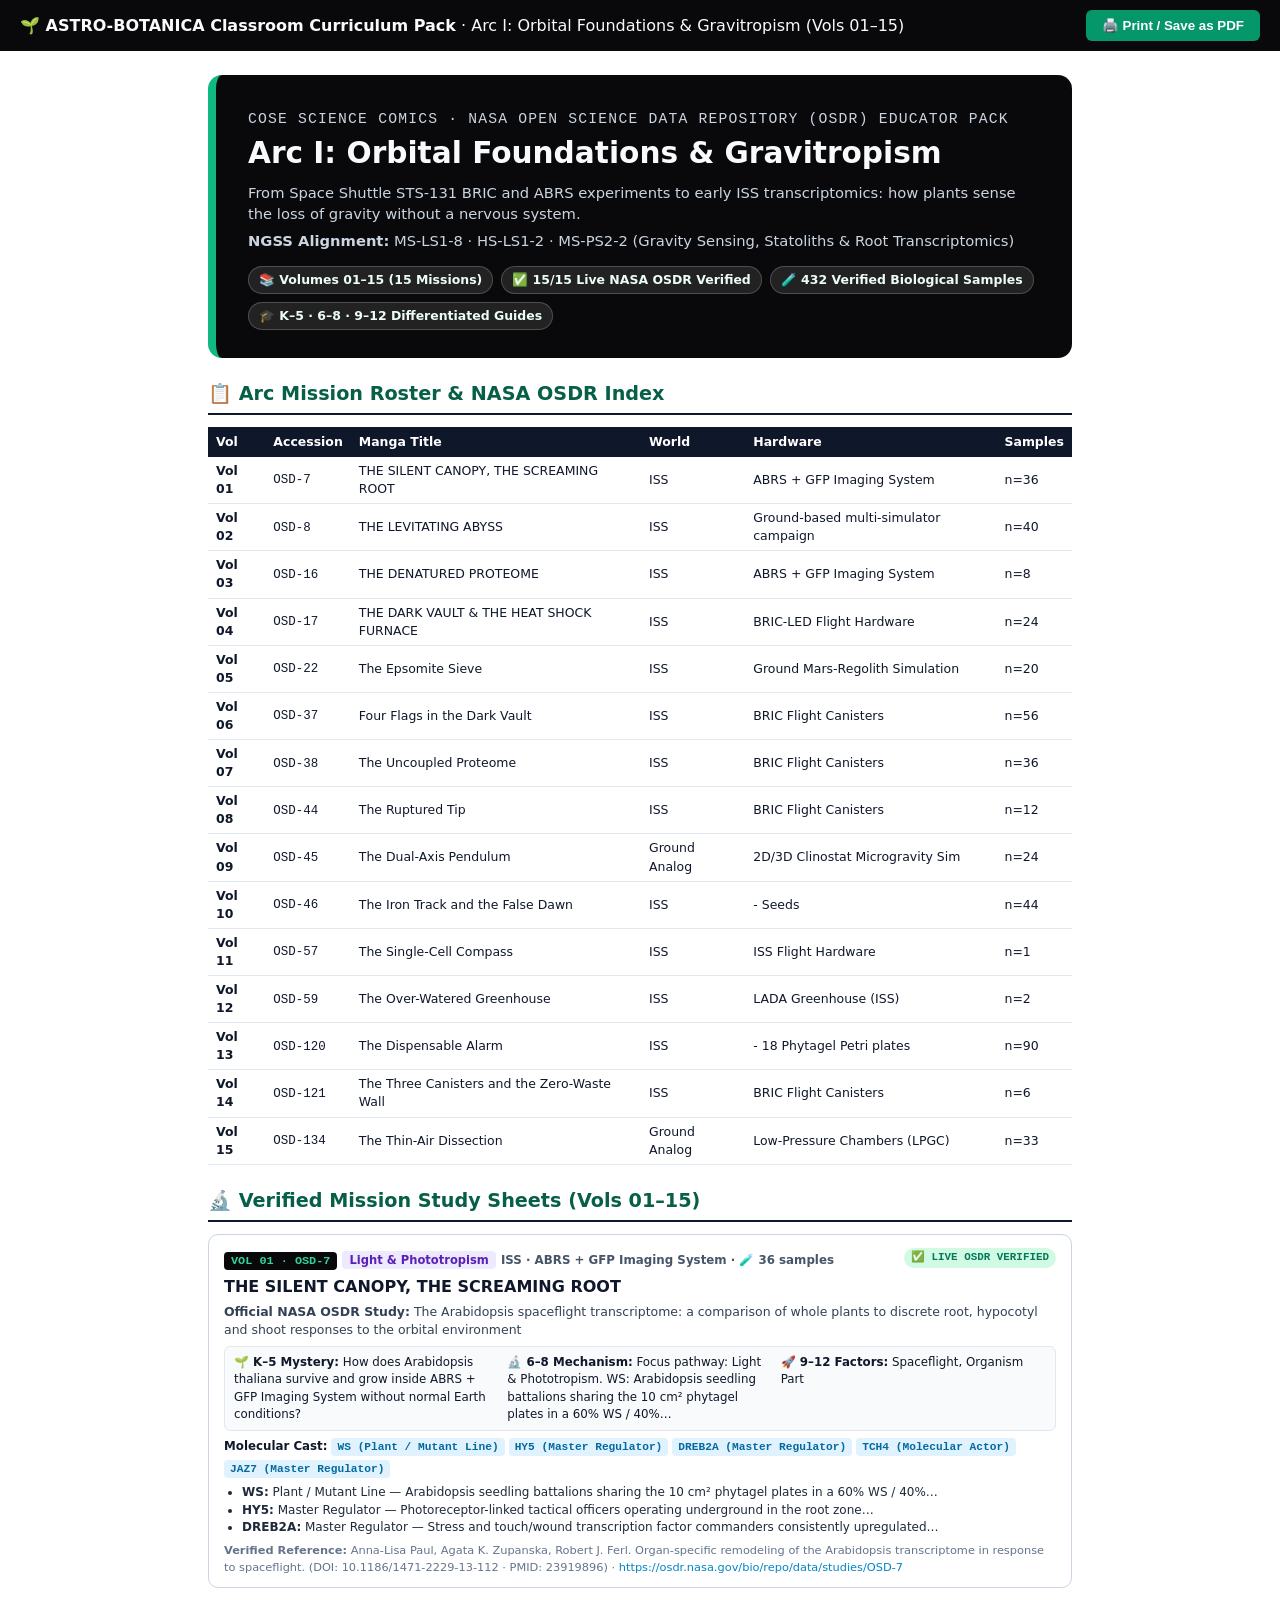
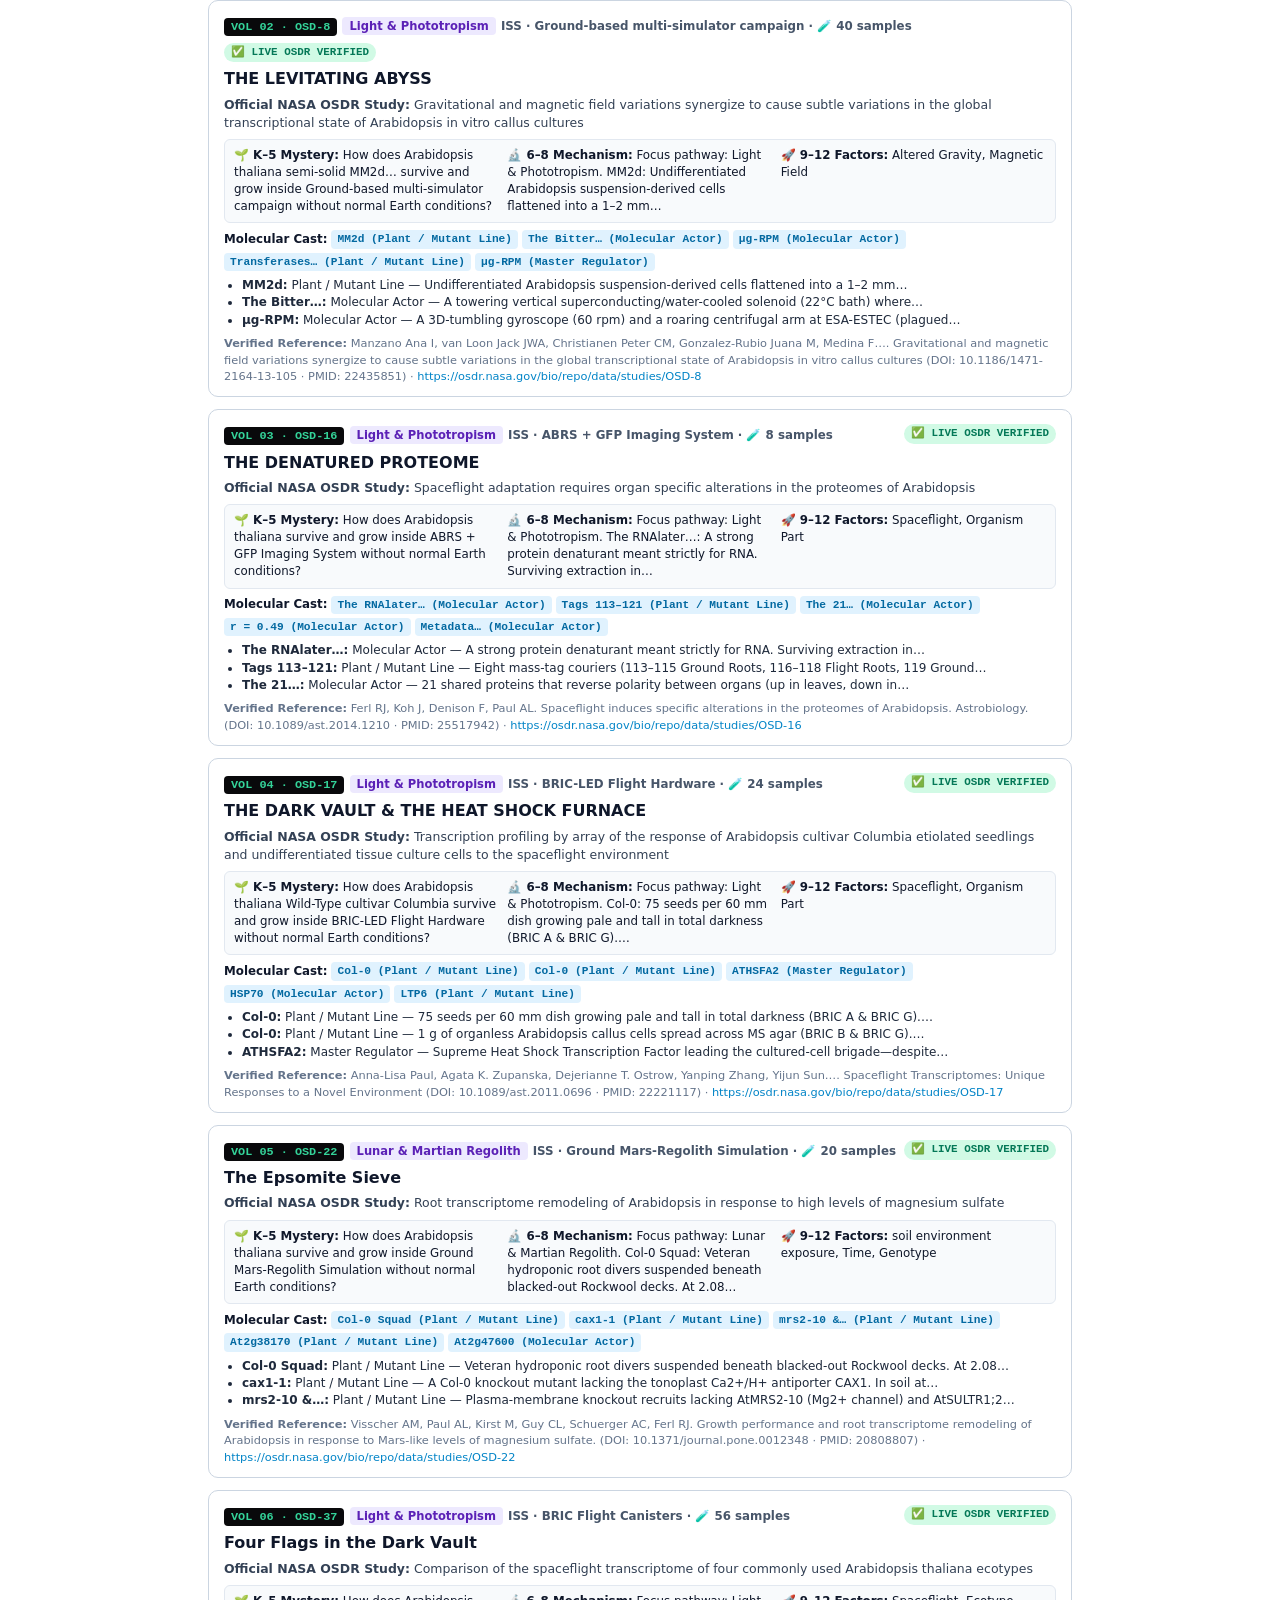
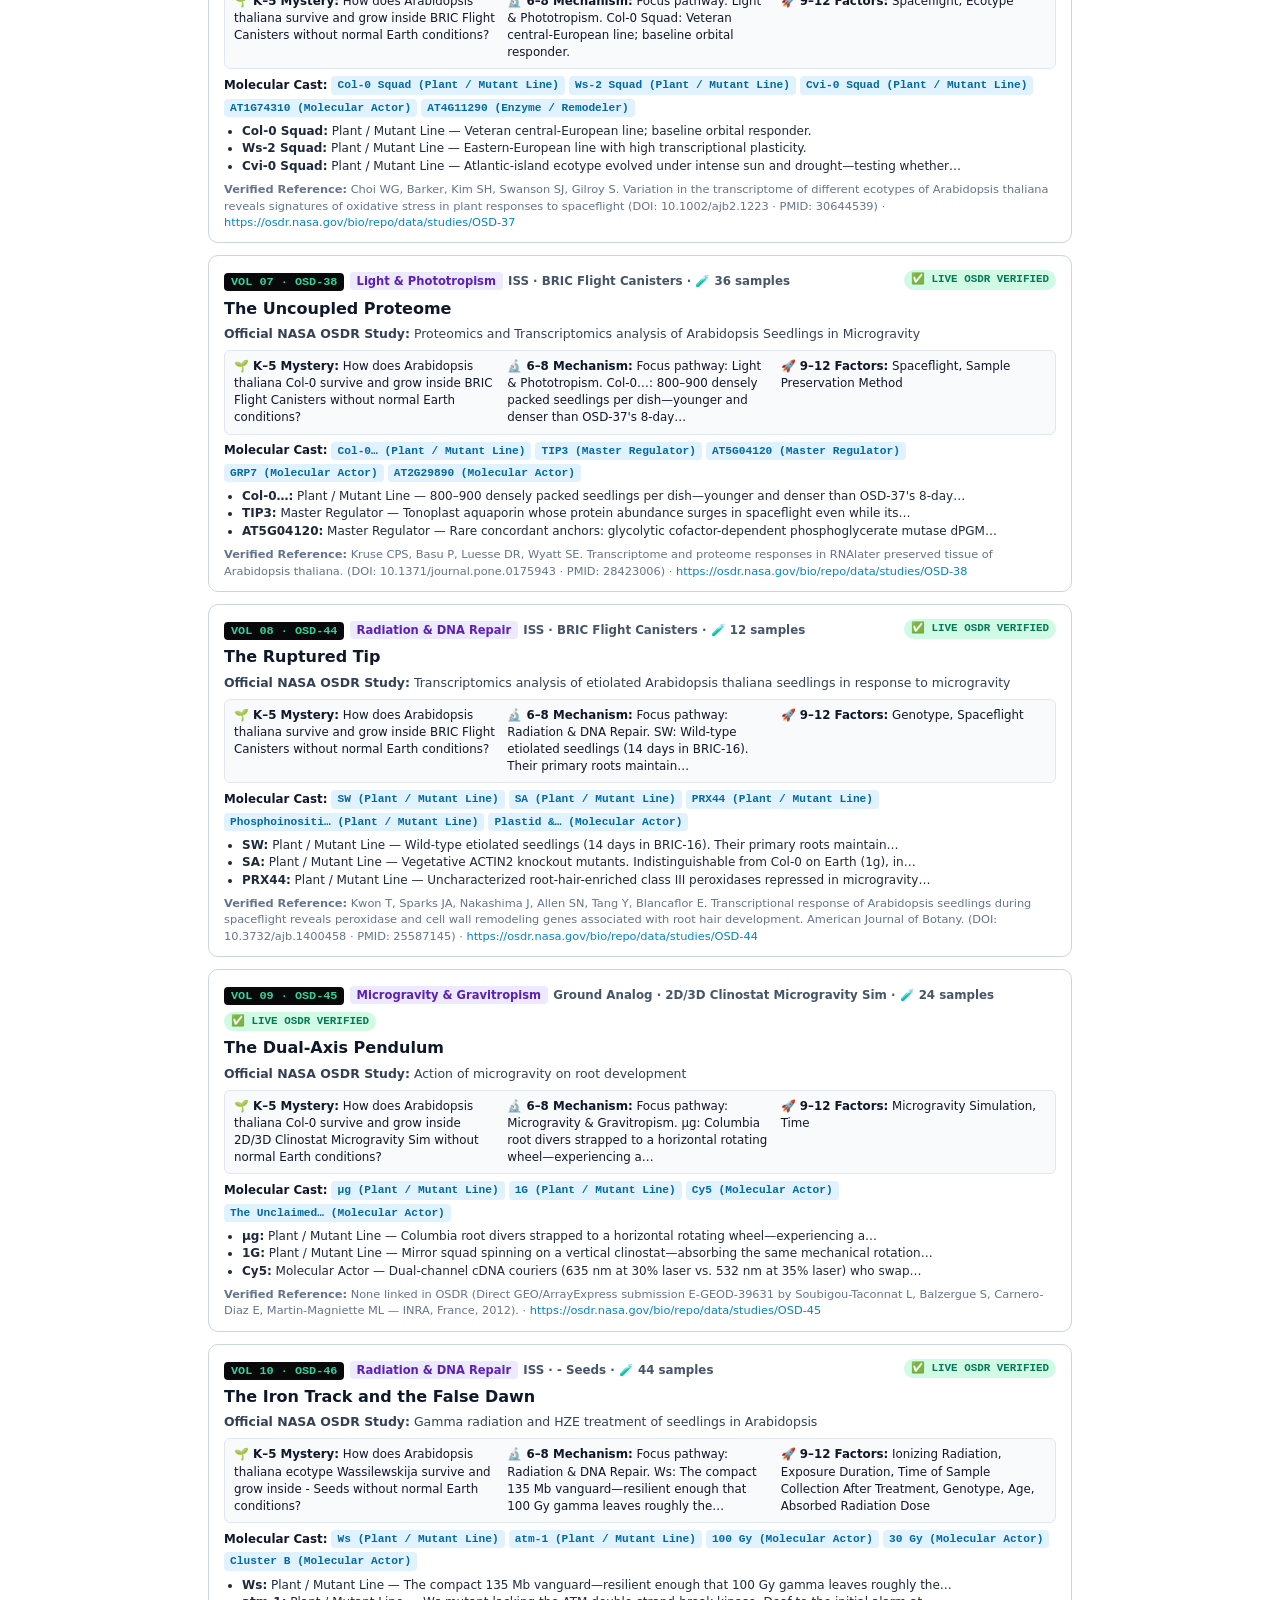
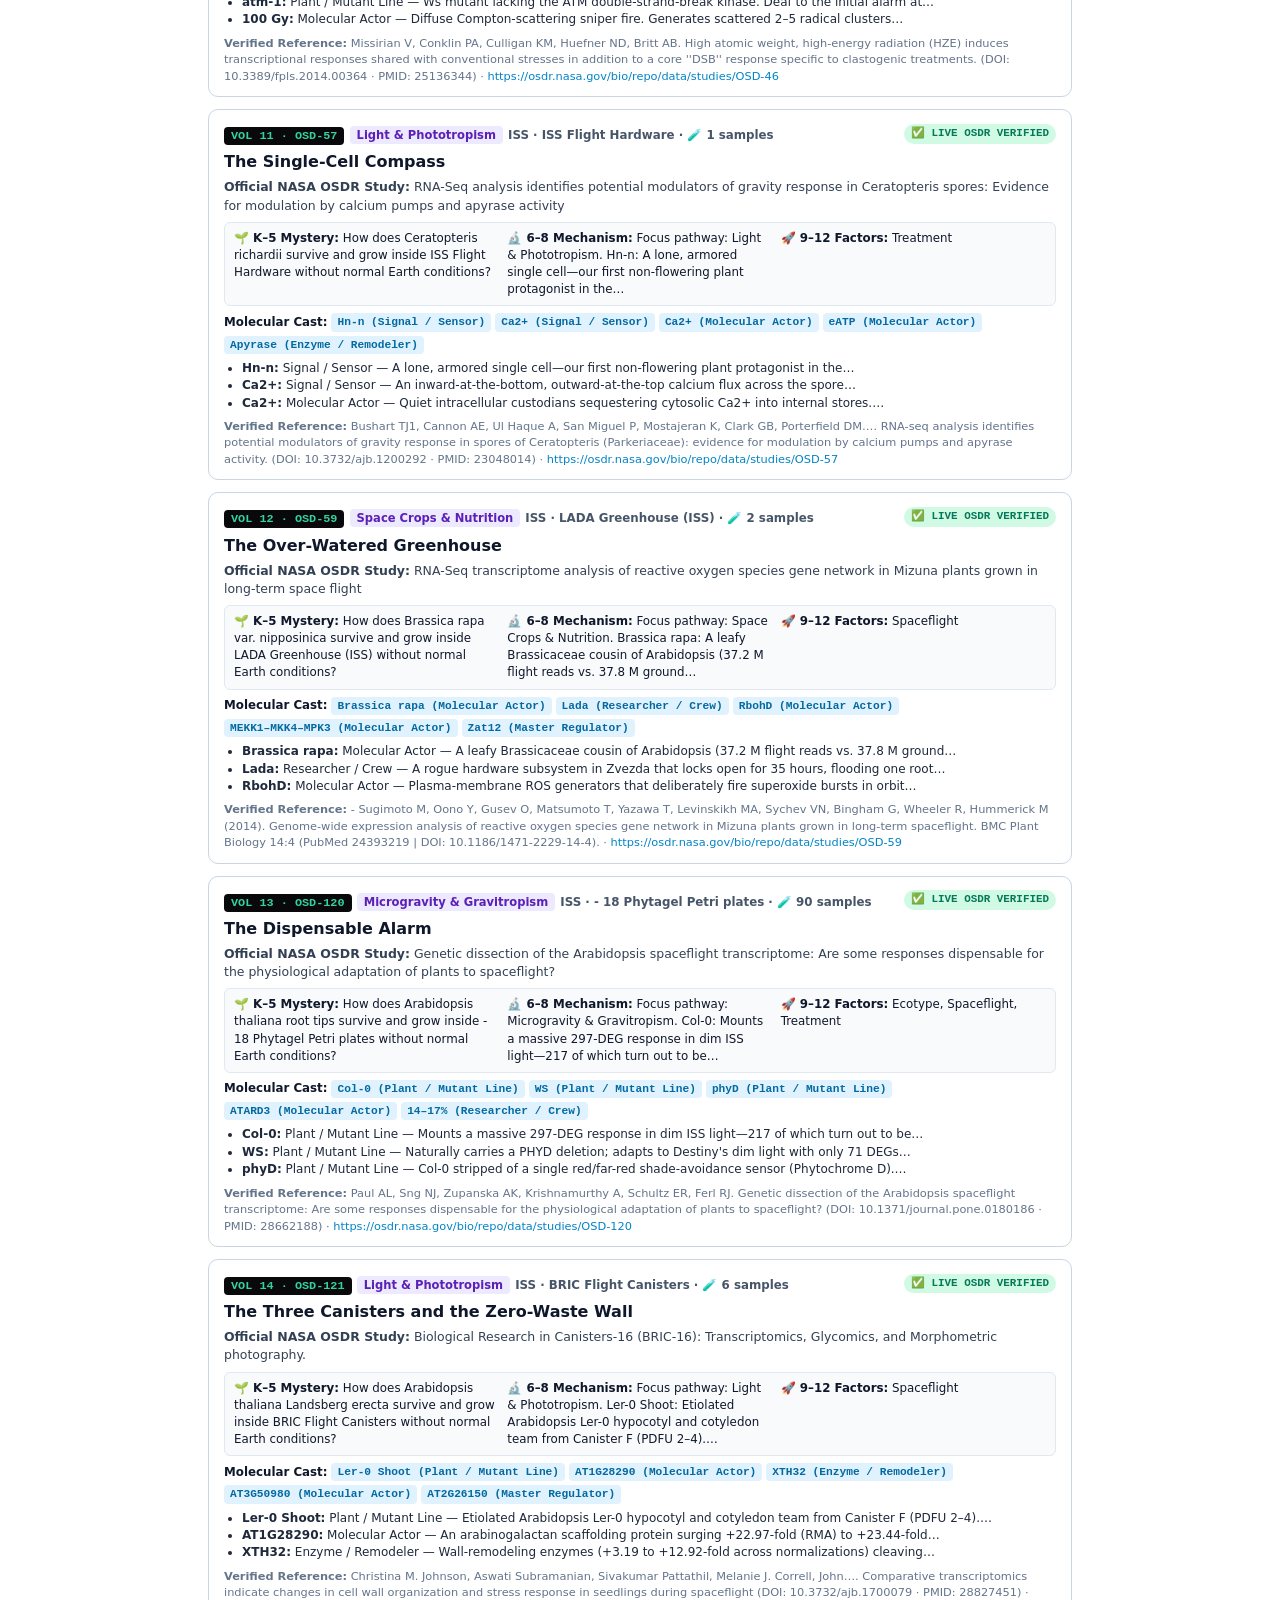
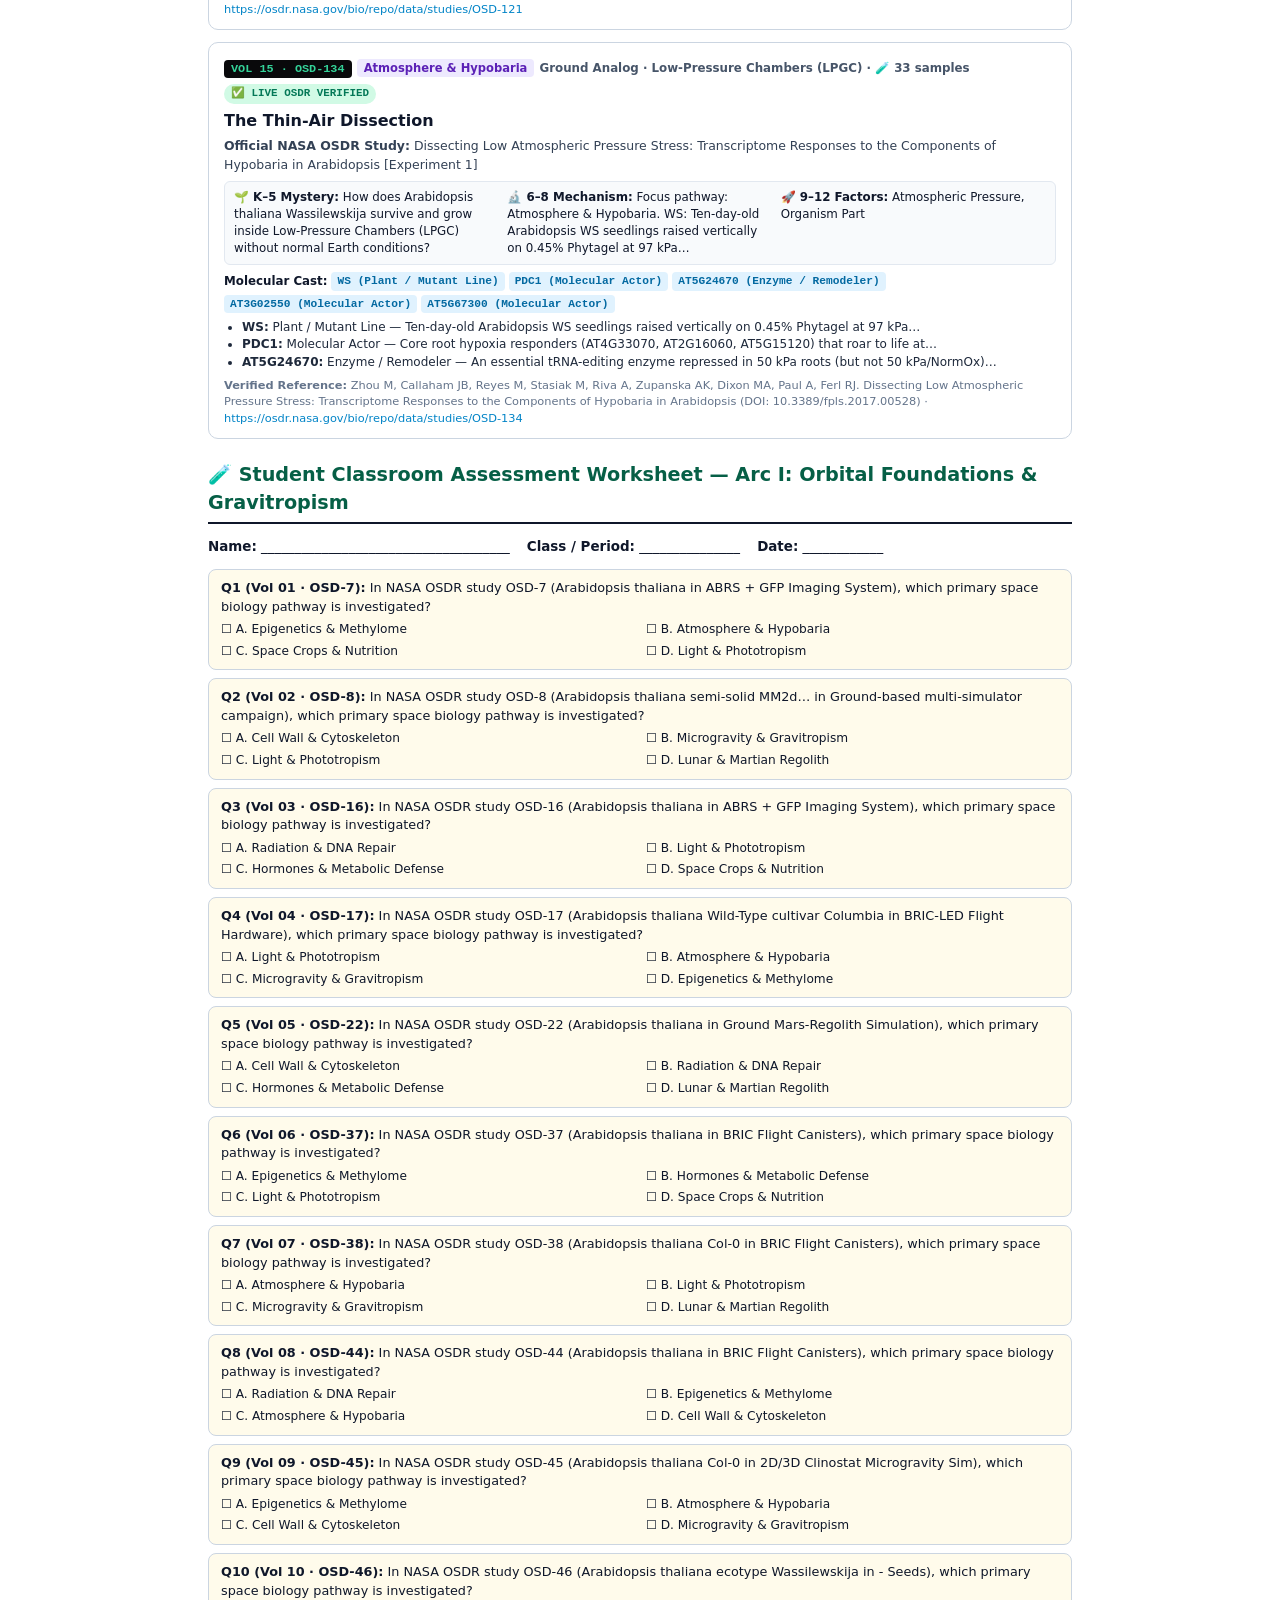
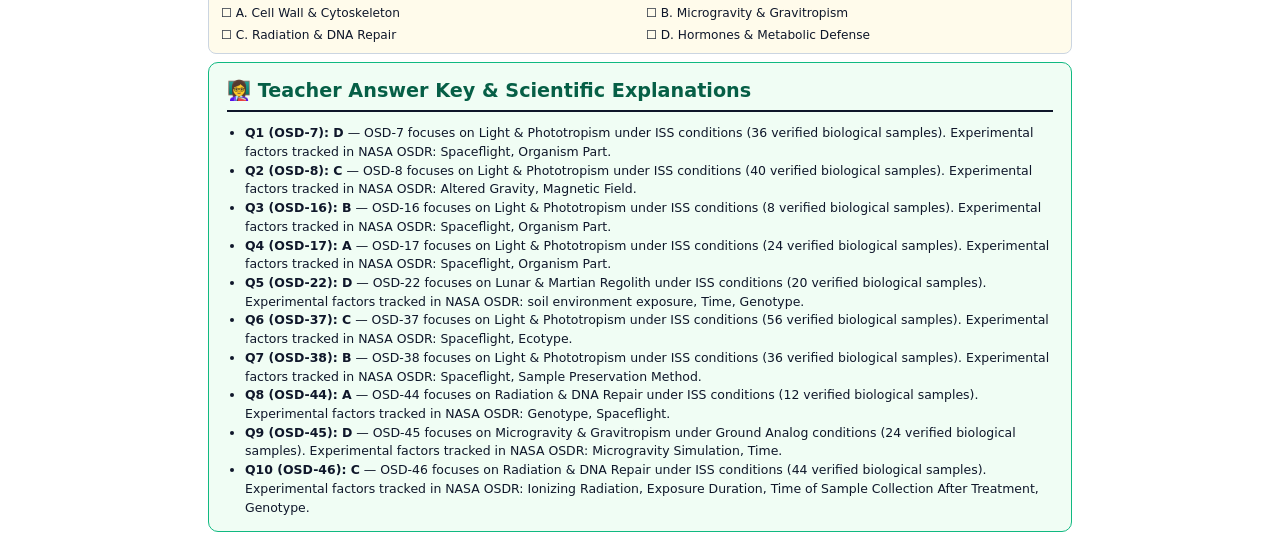
==== docs/astro-botanica/classroom_packs/AstroBotanica_Arc1_Foundations_Vols01-15.html @ 96923ea1 "feat(astro-botanica): v4 complete 32-page scripts for Vols 68/74/90, 5 Classroom Arc Packs, NGSS PDF" ====
<!DOCTYPE html>
<html lang="en">
<head>
  <meta charset="utf-8">
  <title>ASTRO-BOTANICA Classroom Pack — Arc I: Orbital Foundations &amp; Gravitropism</title>
  <style>
    @page { size: letter portrait; margin: 0.5in; }
    * { box-sizing: border-box; }
    body { margin: 0; font-family: system-ui, -apple-system, 'Segoe UI', sans-serif; color: #0f172a; background: #ffffff; line-height: 1.45; }
    .toolbar { position: sticky; top: 0; z-index: 20; display: flex; justify-content: space-between; align-items: center; padding: 10px 20px; background: #09090b; color: #f8fafc; }
    .btn-print { background: #059669; color: #ffffff; border: none; padding: 8px 16px; border-radius: 6px; font-weight: 800; cursor: pointer; }
    .wrap { max-width: 920px; margin: 0 auto; padding: 24px 28px; }
    .cover { background: #09090b; color: #f8fafc; border-radius: 14px; padding: 28px 32px; margin-bottom: 22px; border-left: 8px solid #10b981; }
    .eyebrow { font-family: monospace; font-size: 0.78rem; color: #34d399; letter-spacing: 0.08em; text-transform: uppercase; margin: 0 0 6px; }
    .cover h1 { margin: 0 0 10px; font-size: 1.85rem; line-height: 1.2; }
    .cover p { margin: 6px 0; color: #cbd5e1; font-size: 0.92rem; }
    .stats-row { display: flex; flex-wrap: wrap; gap: 8px; margin-top: 14px; }
    .stat { background: rgba(255,255,255,0.1); border: 1px solid rgba(255,255,255,0.2); padding: 4px 10px; border-radius: 999px; font-size: 0.78rem; font-weight: 700; color: #ecfdf5; }
    h2 { font-size: 1.2rem; color: #065f46; border-bottom: 2px solid #0f172a; padding-bottom: 5px; margin: 22px 0 12px; }
    table { width: 100%; border-collapse: collapse; font-size: 0.78rem; margin-bottom: 18px; }
    th { background: #0f172a; color: #ffffff; padding: 6px 8px; text-align: left; }
    td { padding: 5px 8px; border-bottom: 1px solid #e2e8f0; }
    .vol-card { border: 1.5px solid #cbd5e1; border-radius: 10px; padding: 12px 15px; margin-bottom: 12px; break-inside: avoid; page-break-inside: avoid; background: #ffffff; }
    .vol-head { display: flex; flex-wrap: wrap; justify-content: space-between; align-items: center; gap: 6px; margin-bottom: 5px; }
    .vol-badge { background: #09090b; color: #34d399; font-family: monospace; font-size: 0.74rem; font-weight: 900; padding: 2px 7px; border-radius: 4px; }
    .vol-domain { background: #ede9fe; color: #5b21b6; font-size: 0.72rem; font-weight: 800; padding: 2px 7px; border-radius: 4px; }
    .vol-meta { font-size: 0.74rem; color: #475569; font-weight: 600; }
    .verified-tag { font-family: monospace; font-size: 0.68rem; font-weight: 900; color: #047857; background: #d1fae5; padding: 2px 7px; border-radius: 999px; }
    .vol-card h3 { margin: 3px 0 5px; font-size: 1rem; color: #0f172a; }
    .official-line { margin: 0 0 7px; font-size: 0.78rem; color: #334155; }
    .edu-trio { display: grid; grid-template-columns: repeat(3, 1fr); gap: 8px; background: #f8fafc; border: 1px solid #e2e8f0; border-radius: 6px; padding: 7px 9px; font-size: 0.74rem; margin-bottom: 7px; }
    .cast-row { font-size: 0.74rem; margin-bottom: 6px; display: flex; flex-wrap: wrap; gap: 4px; align-items: center; }
    .chip { background: #e0f2fe; color: #0369a1; padding: 1px 6px; border-radius: 4px; font-weight: 700; font-family: monospace; font-size: 0.7rem; }
    .findings-list { margin: 4px 0 6px; padding-left: 18px; font-size: 0.75rem; color: #1e293b; }
    .citation-line { margin: 0; font-size: 0.71rem; color: #64748b; }
    .citation-line a { color: #0284c7; text-decoration: none; }
    .quiz-section { page-break-before: always; break-before: page; }
    .quiz-item { border: 1px solid #cbd5e1; border-radius: 8px; padding: 9px 12px; margin-bottom: 8px; break-inside: avoid; font-size: 0.8rem; background: #fffbeb; }
    .quiz-item p { margin: 0 0 5px; }
    .quiz-opts { display: grid; grid-template-columns: 1fr 1fr; gap: 4px 12px; font-size: 0.76rem; }
    .answer-box { page-break-before: always; break-before: page; background: #f0fdf4; border: 1.5px solid #10b981; border-radius: 10px; padding: 14px 18px; }
    .answer-box ol, .answer-box ul { margin: 6px 0 0; padding-left: 18px; font-size: 0.78rem; line-height: 1.5; }
    @media print {
      .toolbar { display: none !important; }
      .wrap { padding: 0; max-width: none; }
    }
  </style>
</head>
<body>
  <div class="toolbar">
    <div><strong>🌱 ASTRO-BOTANICA Classroom Curriculum Pack</strong> · Arc I: Orbital Foundations &amp; Gravitropism (Vols 01–15)</div>
    <button class="btn-print" onclick="window.print()">🖨️ Print / Save as PDF</button>
  </div>
  <div class="wrap">
    <header class="cover">
      <p class="eyebrow">CoSE Science Comics · NASA Open Science Data Repository (OSDR) Educator Pack</p>
      <h1>Arc I: Orbital Foundations &amp; Gravitropism</h1>
      <p>From Space Shuttle STS-131 BRIC and ABRS experiments to early ISS transcriptomics: how plants sense the loss of gravity without a nervous system.</p>
      <p><strong>NGSS Alignment:</strong> MS-LS1-8 · HS-LS1-2 · MS-PS2-2 (Gravity Sensing, Statoliths &amp; Root Transcriptomics)</p>
      <div class="stats-row">
        <span class="stat">📚 Volumes 01–15 (15 Missions)</span>
        <span class="stat">✅ 15/15 Live NASA OSDR Verified</span>
        <span class="stat">🧪 432 Verified Biological Samples</span>
        <span class="stat">🎓 K–5 · 6–8 · 9–12 Differentiated Guides</span>
      </div>
    </header>

    <h2>📋 Arc Mission Roster &amp; NASA OSDR Index</h2>
    <table>
      <thead><tr><th>Vol</th><th>Accession</th><th>Manga Title</th><th>World</th><th>Hardware</th><th>Samples</th></tr></thead>
      <tbody><tr><td><strong>Vol 01</strong></td><td><code>OSD-7</code></td><td>THE SILENT CANOPY, THE SCREAMING ROOT</td><td>ISS</td><td>ABRS + GFP Imaging System</td><td>n=36</td></tr><tr><td><strong>Vol 02</strong></td><td><code>OSD-8</code></td><td>THE LEVITATING ABYSS</td><td>ISS</td><td>Ground-based multi-simulator campaign</td><td>n=40</td></tr><tr><td><strong>Vol 03</strong></td><td><code>OSD-16</code></td><td>THE DENATURED PROTEOME</td><td>ISS</td><td>ABRS + GFP Imaging System</td><td>n=8</td></tr><tr><td><strong>Vol 04</strong></td><td><code>OSD-17</code></td><td>THE DARK VAULT &amp; THE HEAT SHOCK FURNACE</td><td>ISS</td><td>BRIC-LED Flight Hardware</td><td>n=24</td></tr><tr><td><strong>Vol 05</strong></td><td><code>OSD-22</code></td><td>The Epsomite Sieve</td><td>ISS</td><td>Ground Mars-Regolith Simulation</td><td>n=20</td></tr><tr><td><strong>Vol 06</strong></td><td><code>OSD-37</code></td><td>Four Flags in the Dark Vault</td><td>ISS</td><td>BRIC Flight Canisters</td><td>n=56</td></tr><tr><td><strong>Vol 07</strong></td><td><code>OSD-38</code></td><td>The Uncoupled Proteome</td><td>ISS</td><td>BRIC Flight Canisters</td><td>n=36</td></tr><tr><td><strong>Vol 08</strong></td><td><code>OSD-44</code></td><td>The Ruptured Tip</td><td>ISS</td><td>BRIC Flight Canisters</td><td>n=12</td></tr><tr><td><strong>Vol 09</strong></td><td><code>OSD-45</code></td><td>The Dual-Axis Pendulum</td><td>Ground Analog</td><td>2D/3D Clinostat Microgravity Sim</td><td>n=24</td></tr><tr><td><strong>Vol 10</strong></td><td><code>OSD-46</code></td><td>The Iron Track and the False Dawn</td><td>ISS</td><td>- Seeds</td><td>n=44</td></tr><tr><td><strong>Vol 11</strong></td><td><code>OSD-57</code></td><td>The Single-Cell Compass</td><td>ISS</td><td>ISS Flight Hardware</td><td>n=1</td></tr><tr><td><strong>Vol 12</strong></td><td><code>OSD-59</code></td><td>The Over-Watered Greenhouse</td><td>ISS</td><td>LADA Greenhouse (ISS)</td><td>n=2</td></tr><tr><td><strong>Vol 13</strong></td><td><code>OSD-120</code></td><td>The Dispensable Alarm</td><td>ISS</td><td>- 18 Phytagel Petri plates</td><td>n=90</td></tr><tr><td><strong>Vol 14</strong></td><td><code>OSD-121</code></td><td>The Three Canisters and the Zero-Waste Wall</td><td>ISS</td><td>BRIC Flight Canisters</td><td>n=6</td></tr><tr><td><strong>Vol 15</strong></td><td><code>OSD-134</code></td><td>The Thin-Air Dissection</td><td>Ground Analog</td><td>Low-Pressure Chambers (LPGC)</td><td>n=33</td></tr></tbody>
    </table>

    <h2>🔬 Verified Mission Study Sheets (Vols 01–15)</h2>
    
        <article class="vol-card">
          <div class="vol-head">
            <div>
              <span class="vol-badge">VOL 01 · OSD-7</span>
              <span class="vol-domain">Light &amp; Phototropism</span>
              <span class="vol-meta">ISS · ABRS + GFP Imaging System · 🧪 36 samples</span>
            </div>
            <span class="verified-tag">✅ LIVE OSDR VERIFIED</span>
          </div>
          <h3>THE SILENT CANOPY, THE SCREAMING ROOT</h3>
          <p class="official-line"><strong>Official NASA OSDR Study:</strong> The Arabidopsis spaceflight transcriptome: a comparison of whole plants to discrete root, hypocotyl and shoot responses to the orbital environment</p>
          <div class="edu-trio">
            <div><strong>🌱 K–5 Mystery:</strong> How does Arabidopsis thaliana survive and grow inside ABRS + GFP Imaging System without normal Earth conditions?</div>
            <div><strong>🔬 6–8 Mechanism:</strong> Focus pathway: Light &amp; Phototropism. WS: Arabidopsis seedling battalions sharing the 10 cm² phytagel plates in a 60% WS / 40%…</div>
            <div><strong>🚀 9–12 Factors:</strong> Spaceflight, Organism Part</div>
          </div>
          <div class='cast-row'><strong>Molecular Cast:</strong> <span class='chip'>WS (Plant / Mutant Line)</span> <span class='chip'>HY5 (Master Regulator)</span> <span class='chip'>DREB2A (Master Regulator)</span> <span class='chip'>TCH4 (Molecular Actor)</span> <span class='chip'>JAZ7 (Master Regulator)</span></div>
          <ul class='findings-list'><li><strong>WS:</strong> Plant / Mutant Line — Arabidopsis seedling battalions sharing the 10 cm² phytagel plates in a 60% WS / 40%…</li><li><strong>HY5:</strong> Master Regulator — Photoreceptor-linked tactical officers operating underground in the root zone…</li><li><strong>DREB2A:</strong> Master Regulator — Stress and touch/wound transcription factor commanders consistently upregulated…</li></ul>
          <p class="citation-line"><strong>Verified Reference:</strong> Anna-Lisa Paul, Agata K. Zupanska, Robert J. Ferl. Organ-specific remodeling of the Arabidopsis transcriptome in response to spaceflight. (DOI: 10.1186/1471-2229-13-112 · PMID: 23919896) · <a href="https://osdr.nasa.gov/bio/repo/data/studies/OSD-7">https://osdr.nasa.gov/bio/repo/data/studies/OSD-7</a></p>
        </article>
        
        <article class="vol-card">
          <div class="vol-head">
            <div>
              <span class="vol-badge">VOL 02 · OSD-8</span>
              <span class="vol-domain">Light &amp; Phototropism</span>
              <span class="vol-meta">ISS · Ground-based multi-simulator campaign · 🧪 40 samples</span>
            </div>
            <span class="verified-tag">✅ LIVE OSDR VERIFIED</span>
          </div>
          <h3>THE LEVITATING ABYSS</h3>
          <p class="official-line"><strong>Official NASA OSDR Study:</strong> Gravitational and magnetic field variations synergize to cause subtle variations in the global transcriptional state of Arabidopsis in vitro callus cultures</p>
          <div class="edu-trio">
            <div><strong>🌱 K–5 Mystery:</strong> How does Arabidopsis thaliana semi-solid MM2d… survive and grow inside Ground-based multi-simulator campaign without normal Earth conditions?</div>
            <div><strong>🔬 6–8 Mechanism:</strong> Focus pathway: Light &amp; Phototropism. MM2d: Undifferentiated Arabidopsis suspension-derived cells flattened into a 1–2 mm…</div>
            <div><strong>🚀 9–12 Factors:</strong> Altered Gravity, Magnetic Field</div>
          </div>
          <div class='cast-row'><strong>Molecular Cast:</strong> <span class='chip'>MM2d (Plant / Mutant Line)</span> <span class='chip'>The Bitter… (Molecular Actor)</span> <span class='chip'>μg-RPM (Molecular Actor)</span> <span class='chip'>Transferases… (Plant / Mutant Line)</span> <span class='chip'>μg-RPM (Master Regulator)</span></div>
          <ul class='findings-list'><li><strong>MM2d:</strong> Plant / Mutant Line — Undifferentiated Arabidopsis suspension-derived cells flattened into a 1–2 mm…</li><li><strong>The Bitter…:</strong> Molecular Actor — A towering vertical superconducting/water-cooled solenoid (22°C bath) where…</li><li><strong>μg-RPM:</strong> Molecular Actor — A 3D-tumbling gyroscope (60 rpm) and a roaring centrifugal arm at ESA-ESTEC (plagued…</li></ul>
          <p class="citation-line"><strong>Verified Reference:</strong> Manzano Ana I, van Loon Jack JWA, Christianen Peter CM, Gonzalez-Rubio Juana M, Medina F…. Gravitational and magnetic field variations synergize to cause subtle variations in the global transcriptional state of Arabidopsis in vitro callus cultures (DOI: 10.1186/1471-2164-13-105 · PMID: 22435851) · <a href="https://osdr.nasa.gov/bio/repo/data/studies/OSD-8">https://osdr.nasa.gov/bio/repo/data/studies/OSD-8</a></p>
        </article>
        
        <article class="vol-card">
          <div class="vol-head">
            <div>
              <span class="vol-badge">VOL 03 · OSD-16</span>
              <span class="vol-domain">Light &amp; Phototropism</span>
              <span class="vol-meta">ISS · ABRS + GFP Imaging System · 🧪 8 samples</span>
            </div>
            <span class="verified-tag">✅ LIVE OSDR VERIFIED</span>
          </div>
          <h3>THE DENATURED PROTEOME</h3>
          <p class="official-line"><strong>Official NASA OSDR Study:</strong> Spaceflight adaptation requires organ specific alterations in the proteomes of Arabidopsis</p>
          <div class="edu-trio">
            <div><strong>🌱 K–5 Mystery:</strong> How does Arabidopsis thaliana survive and grow inside ABRS + GFP Imaging System without normal Earth conditions?</div>
            <div><strong>🔬 6–8 Mechanism:</strong> Focus pathway: Light &amp; Phototropism. The RNAlater…: A strong protein denaturant meant strictly for RNA. Surviving extraction in…</div>
            <div><strong>🚀 9–12 Factors:</strong> Spaceflight, Organism Part</div>
          </div>
          <div class='cast-row'><strong>Molecular Cast:</strong> <span class='chip'>The RNAlater… (Molecular Actor)</span> <span class='chip'>Tags 113–121 (Plant / Mutant Line)</span> <span class='chip'>The 21… (Molecular Actor)</span> <span class='chip'>r = 0.49 (Molecular Actor)</span> <span class='chip'>Metadata… (Molecular Actor)</span></div>
          <ul class='findings-list'><li><strong>The RNAlater…:</strong> Molecular Actor — A strong protein denaturant meant strictly for RNA. Surviving extraction in…</li><li><strong>Tags 113–121:</strong> Plant / Mutant Line — Eight mass-tag couriers (113–115 Ground Roots, 116–118 Flight Roots, 119 Ground…</li><li><strong>The 21…:</strong> Molecular Actor — 21 shared proteins that reverse polarity between organs (up in leaves, down in…</li></ul>
          <p class="citation-line"><strong>Verified Reference:</strong> Ferl RJ, Koh J, Denison F, Paul AL. Spaceflight induces specific alterations in the proteomes of Arabidopsis. Astrobiology. (DOI: 10.1089/ast.2014.1210 · PMID: 25517942) · <a href="https://osdr.nasa.gov/bio/repo/data/studies/OSD-16">https://osdr.nasa.gov/bio/repo/data/studies/OSD-16</a></p>
        </article>
        
        <article class="vol-card">
          <div class="vol-head">
            <div>
              <span class="vol-badge">VOL 04 · OSD-17</span>
              <span class="vol-domain">Light &amp; Phototropism</span>
              <span class="vol-meta">ISS · BRIC-LED Flight Hardware · 🧪 24 samples</span>
            </div>
            <span class="verified-tag">✅ LIVE OSDR VERIFIED</span>
          </div>
          <h3>THE DARK VAULT &amp; THE HEAT SHOCK FURNACE</h3>
          <p class="official-line"><strong>Official NASA OSDR Study:</strong> Transcription profiling by array of the response of Arabidopsis cultivar Columbia etiolated seedlings and undifferentiated tissue culture cells to the spaceflight environment</p>
          <div class="edu-trio">
            <div><strong>🌱 K–5 Mystery:</strong> How does Arabidopsis thaliana Wild-Type cultivar Columbia survive and grow inside BRIC-LED Flight Hardware without normal Earth conditions?</div>
            <div><strong>🔬 6–8 Mechanism:</strong> Focus pathway: Light &amp; Phototropism. Col-0: 75 seeds per 60 mm dish growing pale and tall in total darkness (BRIC A &amp; BRIC G).…</div>
            <div><strong>🚀 9–12 Factors:</strong> Spaceflight, Organism Part</div>
          </div>
          <div class='cast-row'><strong>Molecular Cast:</strong> <span class='chip'>Col-0 (Plant / Mutant Line)</span> <span class='chip'>Col-0 (Plant / Mutant Line)</span> <span class='chip'>ATHSFA2 (Master Regulator)</span> <span class='chip'>HSP70 (Molecular Actor)</span> <span class='chip'>LTP6 (Plant / Mutant Line)</span></div>
          <ul class='findings-list'><li><strong>Col-0:</strong> Plant / Mutant Line — 75 seeds per 60 mm dish growing pale and tall in total darkness (BRIC A &amp; BRIC G).…</li><li><strong>Col-0:</strong> Plant / Mutant Line — 1 g of organless Arabidopsis callus cells spread across MS agar (BRIC B &amp; BRIC G).…</li><li><strong>ATHSFA2:</strong> Master Regulator — Supreme Heat Shock Transcription Factor leading the cultured-cell brigade—despite…</li></ul>
          <p class="citation-line"><strong>Verified Reference:</strong> Anna-Lisa Paul, Agata K. Zupanska, Dejerianne T. Ostrow, Yanping Zhang, Yijun Sun…. Spaceflight Transcriptomes: Unique Responses to a Novel Environment (DOI: 10.1089/ast.2011.0696 · PMID: 22221117) · <a href="https://osdr.nasa.gov/bio/repo/data/studies/OSD-17">https://osdr.nasa.gov/bio/repo/data/studies/OSD-17</a></p>
        </article>
        
        <article class="vol-card">
          <div class="vol-head">
            <div>
              <span class="vol-badge">VOL 05 · OSD-22</span>
              <span class="vol-domain">Lunar &amp; Martian Regolith</span>
              <span class="vol-meta">ISS · Ground Mars-Regolith Simulation · 🧪 20 samples</span>
            </div>
            <span class="verified-tag">✅ LIVE OSDR VERIFIED</span>
          </div>
          <h3>The Epsomite Sieve</h3>
          <p class="official-line"><strong>Official NASA OSDR Study:</strong> Root transcriptome remodeling of Arabidopsis in response to high levels of magnesium sulfate</p>
          <div class="edu-trio">
            <div><strong>🌱 K–5 Mystery:</strong> How does Arabidopsis thaliana survive and grow inside Ground Mars-Regolith Simulation without normal Earth conditions?</div>
            <div><strong>🔬 6–8 Mechanism:</strong> Focus pathway: Lunar &amp; Martian Regolith. Col-0 Squad: Veteran hydroponic root divers suspended beneath blacked-out Rockwool decks. At 2.08…</div>
            <div><strong>🚀 9–12 Factors:</strong> soil environment exposure, Time, Genotype</div>
          </div>
          <div class='cast-row'><strong>Molecular Cast:</strong> <span class='chip'>Col-0 Squad (Plant / Mutant Line)</span> <span class='chip'>cax1-1 (Plant / Mutant Line)</span> <span class='chip'>mrs2-10 &amp;… (Plant / Mutant Line)</span> <span class='chip'>At2g38170 (Plant / Mutant Line)</span> <span class='chip'>At2g47600 (Molecular Actor)</span></div>
          <ul class='findings-list'><li><strong>Col-0 Squad:</strong> Plant / Mutant Line — Veteran hydroponic root divers suspended beneath blacked-out Rockwool decks. At 2.08…</li><li><strong>cax1-1:</strong> Plant / Mutant Line — A Col-0 knockout mutant lacking the tonoplast Ca2+/H+ antiporter CAX1. In soil at…</li><li><strong>mrs2-10 &amp;…:</strong> Plant / Mutant Line — Plasma-membrane knockout recruits lacking AtMRS2-10 (Mg2+ channel) and AtSULTR1;2…</li></ul>
          <p class="citation-line"><strong>Verified Reference:</strong> Visscher AM, Paul AL, Kirst M, Guy CL, Schuerger AC, Ferl RJ. Growth performance and root transcriptome remodeling of Arabidopsis in response to Mars-like levels of magnesium sulfate. (DOI: 10.1371/journal.pone.0012348 · PMID: 20808807) · <a href="https://osdr.nasa.gov/bio/repo/data/studies/OSD-22">https://osdr.nasa.gov/bio/repo/data/studies/OSD-22</a></p>
        </article>
        
        <article class="vol-card">
          <div class="vol-head">
            <div>
              <span class="vol-badge">VOL 06 · OSD-37</span>
              <span class="vol-domain">Light &amp; Phototropism</span>
              <span class="vol-meta">ISS · BRIC Flight Canisters · 🧪 56 samples</span>
            </div>
            <span class="verified-tag">✅ LIVE OSDR VERIFIED</span>
          </div>
          <h3>Four Flags in the Dark Vault</h3>
          <p class="official-line"><strong>Official NASA OSDR Study:</strong> Comparison of the spaceflight transcriptome of four commonly used Arabidopsis thaliana ecotypes</p>
          <div class="edu-trio">
            <div><strong>🌱 K–5 Mystery:</strong> How does Arabidopsis thaliana survive and grow inside BRIC Flight Canisters without normal Earth conditions?</div>
            <div><strong>🔬 6–8 Mechanism:</strong> Focus pathway: Light &amp; Phototropism. Col-0 Squad: Veteran central-European line; baseline orbital responder.</div>
            <div><strong>🚀 9–12 Factors:</strong> Spaceflight, Ecotype</div>
          </div>
          <div class='cast-row'><strong>Molecular Cast:</strong> <span class='chip'>Col-0 Squad (Plant / Mutant Line)</span> <span class='chip'>Ws-2 Squad (Plant / Mutant Line)</span> <span class='chip'>Cvi-0 Squad (Plant / Mutant Line)</span> <span class='chip'>AT1G74310 (Molecular Actor)</span> <span class='chip'>AT4G11290 (Enzyme / Remodeler)</span></div>
          <ul class='findings-list'><li><strong>Col-0 Squad:</strong> Plant / Mutant Line — Veteran central-European line; baseline orbital responder.</li><li><strong>Ws-2 Squad:</strong> Plant / Mutant Line — Eastern-European line with high transcriptional plasticity.</li><li><strong>Cvi-0 Squad:</strong> Plant / Mutant Line — Atlantic-island ecotype evolved under intense sun and drought—testing whether…</li></ul>
          <p class="citation-line"><strong>Verified Reference:</strong> Choi WG, Barker, Kim SH, Swanson SJ, Gilroy S. Variation in the transcriptome of different ecotypes of Arabidopsis thaliana reveals signatures of oxidative stress in plant responses to spaceflight (DOI: 10.1002/ajb2.1223 · PMID: 30644539) · <a href="https://osdr.nasa.gov/bio/repo/data/studies/OSD-37">https://osdr.nasa.gov/bio/repo/data/studies/OSD-37</a></p>
        </article>
        
        <article class="vol-card">
          <div class="vol-head">
            <div>
              <span class="vol-badge">VOL 07 · OSD-38</span>
              <span class="vol-domain">Light &amp; Phototropism</span>
              <span class="vol-meta">ISS · BRIC Flight Canisters · 🧪 36 samples</span>
            </div>
            <span class="verified-tag">✅ LIVE OSDR VERIFIED</span>
          </div>
          <h3>The Uncoupled Proteome</h3>
          <p class="official-line"><strong>Official NASA OSDR Study:</strong> Proteomics and Transcriptomics analysis of Arabidopsis Seedlings in Microgravity</p>
          <div class="edu-trio">
            <div><strong>🌱 K–5 Mystery:</strong> How does Arabidopsis thaliana Col-0 survive and grow inside BRIC Flight Canisters without normal Earth conditions?</div>
            <div><strong>🔬 6–8 Mechanism:</strong> Focus pathway: Light &amp; Phototropism. Col-0…: 800–900 densely packed seedlings per dish—younger and denser than OSD-37&#x27;s 8-day…</div>
            <div><strong>🚀 9–12 Factors:</strong> Spaceflight, Sample Preservation Method</div>
          </div>
          <div class='cast-row'><strong>Molecular Cast:</strong> <span class='chip'>Col-0… (Plant / Mutant Line)</span> <span class='chip'>TIP3 (Master Regulator)</span> <span class='chip'>AT5G04120 (Master Regulator)</span> <span class='chip'>GRP7 (Molecular Actor)</span> <span class='chip'>AT2G29890 (Molecular Actor)</span></div>
          <ul class='findings-list'><li><strong>Col-0…:</strong> Plant / Mutant Line — 800–900 densely packed seedlings per dish—younger and denser than OSD-37&#x27;s 8-day…</li><li><strong>TIP3:</strong> Master Regulator — Tonoplast aquaporin whose protein abundance surges in spaceflight even while its…</li><li><strong>AT5G04120:</strong> Master Regulator — Rare concordant anchors: glycolytic cofactor-dependent phosphoglycerate mutase dPGM…</li></ul>
          <p class="citation-line"><strong>Verified Reference:</strong> Kruse CPS, Basu P, Luesse DR, Wyatt SE. Transcriptome and proteome responses in RNAlater preserved tissue of Arabidopsis thaliana. (DOI: 10.1371/journal.pone.0175943 · PMID: 28423006) · <a href="https://osdr.nasa.gov/bio/repo/data/studies/OSD-38">https://osdr.nasa.gov/bio/repo/data/studies/OSD-38</a></p>
        </article>
        
        <article class="vol-card">
          <div class="vol-head">
            <div>
              <span class="vol-badge">VOL 08 · OSD-44</span>
              <span class="vol-domain">Radiation &amp; DNA Repair</span>
              <span class="vol-meta">ISS · BRIC Flight Canisters · 🧪 12 samples</span>
            </div>
            <span class="verified-tag">✅ LIVE OSDR VERIFIED</span>
          </div>
          <h3>The Ruptured Tip</h3>
          <p class="official-line"><strong>Official NASA OSDR Study:</strong> Transcriptomics analysis of etiolated Arabidopsis thaliana seedlings in response to microgravity</p>
          <div class="edu-trio">
            <div><strong>🌱 K–5 Mystery:</strong> How does Arabidopsis thaliana survive and grow inside BRIC Flight Canisters without normal Earth conditions?</div>
            <div><strong>🔬 6–8 Mechanism:</strong> Focus pathway: Radiation &amp; DNA Repair. SW: Wild-type etiolated seedlings (14 days in BRIC-16). Their primary roots maintain…</div>
            <div><strong>🚀 9–12 Factors:</strong> Genotype, Spaceflight</div>
          </div>
          <div class='cast-row'><strong>Molecular Cast:</strong> <span class='chip'>SW (Plant / Mutant Line)</span> <span class='chip'>SA (Plant / Mutant Line)</span> <span class='chip'>PRX44 (Plant / Mutant Line)</span> <span class='chip'>Phosphoinositi… (Plant / Mutant Line)</span> <span class='chip'>Plastid &amp;… (Molecular Actor)</span></div>
          <ul class='findings-list'><li><strong>SW:</strong> Plant / Mutant Line — Wild-type etiolated seedlings (14 days in BRIC-16). Their primary roots maintain…</li><li><strong>SA:</strong> Plant / Mutant Line — Vegetative ACTIN2 knockout mutants. Indistinguishable from Col-0 on Earth (1g), in…</li><li><strong>PRX44:</strong> Plant / Mutant Line — Uncharacterized root-hair-enriched class III peroxidases repressed in microgravity…</li></ul>
          <p class="citation-line"><strong>Verified Reference:</strong> Kwon T, Sparks JA, Nakashima J, Allen SN, Tang Y, Blancaflor E. Transcriptional response of Arabidopsis seedlings during spaceflight reveals peroxidase and cell wall remodeling genes associated with root hair development. American Journal of Botany. (DOI: 10.3732/ajb.1400458 · PMID: 25587145) · <a href="https://osdr.nasa.gov/bio/repo/data/studies/OSD-44">https://osdr.nasa.gov/bio/repo/data/studies/OSD-44</a></p>
        </article>
        
        <article class="vol-card">
          <div class="vol-head">
            <div>
              <span class="vol-badge">VOL 09 · OSD-45</span>
              <span class="vol-domain">Microgravity &amp; Gravitropism</span>
              <span class="vol-meta">Ground Analog · 2D/3D Clinostat Microgravity Sim · 🧪 24 samples</span>
            </div>
            <span class="verified-tag">✅ LIVE OSDR VERIFIED</span>
          </div>
          <h3>The Dual-Axis Pendulum</h3>
          <p class="official-line"><strong>Official NASA OSDR Study:</strong> Action of microgravity on root development</p>
          <div class="edu-trio">
            <div><strong>🌱 K–5 Mystery:</strong> How does Arabidopsis thaliana Col-0 survive and grow inside 2D/3D Clinostat Microgravity Sim without normal Earth conditions?</div>
            <div><strong>🔬 6–8 Mechanism:</strong> Focus pathway: Microgravity &amp; Gravitropism. μg: Columbia root divers strapped to a horizontal rotating wheel—experiencing a…</div>
            <div><strong>🚀 9–12 Factors:</strong> Microgravity Simulation, Time</div>
          </div>
          <div class='cast-row'><strong>Molecular Cast:</strong> <span class='chip'>μg (Plant / Mutant Line)</span> <span class='chip'>1G (Plant / Mutant Line)</span> <span class='chip'>Cy5 (Molecular Actor)</span> <span class='chip'>The Unclaimed… (Molecular Actor)</span></div>
          <ul class='findings-list'><li><strong>μg:</strong> Plant / Mutant Line — Columbia root divers strapped to a horizontal rotating wheel—experiencing a…</li><li><strong>1G:</strong> Plant / Mutant Line — Mirror squad spinning on a vertical clinostat—absorbing the same mechanical rotation…</li><li><strong>Cy5:</strong> Molecular Actor — Dual-channel cDNA couriers (635 nm at 30% laser vs. 532 nm at 35% laser) who swap…</li></ul>
          <p class="citation-line"><strong>Verified Reference:</strong> None linked in OSDR (Direct GEO/ArrayExpress submission E-GEOD-39631 by Soubigou-Taconnat L, Balzergue S, Carnero-Diaz E, Martin-Magniette ML — INRA, France, 2012). · <a href="https://osdr.nasa.gov/bio/repo/data/studies/OSD-45">https://osdr.nasa.gov/bio/repo/data/studies/OSD-45</a></p>
        </article>
        
        <article class="vol-card">
          <div class="vol-head">
            <div>
              <span class="vol-badge">VOL 10 · OSD-46</span>
              <span class="vol-domain">Radiation &amp; DNA Repair</span>
              <span class="vol-meta">ISS · - Seeds · 🧪 44 samples</span>
            </div>
            <span class="verified-tag">✅ LIVE OSDR VERIFIED</span>
          </div>
          <h3>The Iron Track and the False Dawn</h3>
          <p class="official-line"><strong>Official NASA OSDR Study:</strong> Gamma radiation and HZE treatment of seedlings in Arabidopsis</p>
          <div class="edu-trio">
            <div><strong>🌱 K–5 Mystery:</strong> How does Arabidopsis thaliana ecotype Wassilewskija survive and grow inside - Seeds without normal Earth conditions?</div>
            <div><strong>🔬 6–8 Mechanism:</strong> Focus pathway: Radiation &amp; DNA Repair. Ws: The compact 135 Mb vanguard—resilient enough that 100 Gy gamma leaves roughly the…</div>
            <div><strong>🚀 9–12 Factors:</strong> Ionizing Radiation, Exposure Duration, Time of Sample Collection After Treatment, Genotype, Age, Absorbed Radiation Dose</div>
          </div>
          <div class='cast-row'><strong>Molecular Cast:</strong> <span class='chip'>Ws (Plant / Mutant Line)</span> <span class='chip'>atm-1 (Plant / Mutant Line)</span> <span class='chip'>100 Gy (Molecular Actor)</span> <span class='chip'>30 Gy (Molecular Actor)</span> <span class='chip'>Cluster B (Molecular Actor)</span></div>
          <ul class='findings-list'><li><strong>Ws:</strong> Plant / Mutant Line — The compact 135 Mb vanguard—resilient enough that 100 Gy gamma leaves roughly the…</li><li><strong>atm-1:</strong> Plant / Mutant Line — Ws mutant lacking the ATM double-strand-break kinase. Deaf to the initial alarm at…</li><li><strong>100 Gy:</strong> Molecular Actor — Diffuse Compton-scattering sniper fire. Generates scattered 2–5 radical clusters…</li></ul>
          <p class="citation-line"><strong>Verified Reference:</strong> Missirian V, Conklin PA, Culligan KM, Huefner ND, Britt AB. High atomic weight, high-energy radiation (HZE) induces transcriptional responses shared with conventional stresses in addition to a core &#x27;&#x27;DSB&#x27;&#x27; response specific to clastogenic treatments. (DOI: 10.3389/fpls.2014.00364 · PMID: 25136344) · <a href="https://osdr.nasa.gov/bio/repo/data/studies/OSD-46">https://osdr.nasa.gov/bio/repo/data/studies/OSD-46</a></p>
        </article>
        
        <article class="vol-card">
          <div class="vol-head">
            <div>
              <span class="vol-badge">VOL 11 · OSD-57</span>
              <span class="vol-domain">Light &amp; Phototropism</span>
              <span class="vol-meta">ISS · ISS Flight Hardware · 🧪 1 samples</span>
            </div>
            <span class="verified-tag">✅ LIVE OSDR VERIFIED</span>
          </div>
          <h3>The Single-Cell Compass</h3>
          <p class="official-line"><strong>Official NASA OSDR Study:</strong> RNA-Seq analysis identifies potential modulators of gravity response in Ceratopteris spores: Evidence for modulation by calcium pumps and apyrase activity</p>
          <div class="edu-trio">
            <div><strong>🌱 K–5 Mystery:</strong> How does Ceratopteris richardii survive and grow inside ISS Flight Hardware without normal Earth conditions?</div>
            <div><strong>🔬 6–8 Mechanism:</strong> Focus pathway: Light &amp; Phototropism. Hn-n: A lone, armored single cell—our first non-flowering plant protagonist in the…</div>
            <div><strong>🚀 9–12 Factors:</strong> Treatment</div>
          </div>
          <div class='cast-row'><strong>Molecular Cast:</strong> <span class='chip'>Hn-n (Signal / Sensor)</span> <span class='chip'>Ca2+ (Signal / Sensor)</span> <span class='chip'>Ca2+ (Molecular Actor)</span> <span class='chip'>eATP (Molecular Actor)</span> <span class='chip'>Apyrase (Enzyme / Remodeler)</span></div>
          <ul class='findings-list'><li><strong>Hn-n:</strong> Signal / Sensor — A lone, armored single cell—our first non-flowering plant protagonist in the…</li><li><strong>Ca2+:</strong> Signal / Sensor — An inward-at-the-bottom, outward-at-the-top calcium flux across the spore…</li><li><strong>Ca2+:</strong> Molecular Actor — Quiet intracellular custodians sequestering cytosolic Ca2+ into internal stores.…</li></ul>
          <p class="citation-line"><strong>Verified Reference:</strong> Bushart TJ1, Cannon AE, Ul Haque A, San Miguel P, Mostajeran K, Clark GB, Porterfield DM…. RNA-seq analysis identifies potential modulators of gravity response in spores of Ceratopteris (Parkeriaceae): evidence for modulation by calcium pumps and apyrase activity. (DOI: 10.3732/ajb.1200292 · PMID: 23048014) · <a href="https://osdr.nasa.gov/bio/repo/data/studies/OSD-57">https://osdr.nasa.gov/bio/repo/data/studies/OSD-57</a></p>
        </article>
        
        <article class="vol-card">
          <div class="vol-head">
            <div>
              <span class="vol-badge">VOL 12 · OSD-59</span>
              <span class="vol-domain">Space Crops &amp; Nutrition</span>
              <span class="vol-meta">ISS · LADA Greenhouse (ISS) · 🧪 2 samples</span>
            </div>
            <span class="verified-tag">✅ LIVE OSDR VERIFIED</span>
          </div>
          <h3>The Over-Watered Greenhouse</h3>
          <p class="official-line"><strong>Official NASA OSDR Study:</strong> RNA-Seq transcriptome analysis of reactive oxygen species gene network in Mizuna plants grown in long-term space flight</p>
          <div class="edu-trio">
            <div><strong>🌱 K–5 Mystery:</strong> How does Brassica rapa var. nipposinica survive and grow inside LADA Greenhouse (ISS) without normal Earth conditions?</div>
            <div><strong>🔬 6–8 Mechanism:</strong> Focus pathway: Space Crops &amp; Nutrition. Brassica rapa: A leafy Brassicaceae cousin of Arabidopsis (37.2 M flight reads vs. 37.8 M ground…</div>
            <div><strong>🚀 9–12 Factors:</strong> Spaceflight</div>
          </div>
          <div class='cast-row'><strong>Molecular Cast:</strong> <span class='chip'>Brassica rapa (Molecular Actor)</span> <span class='chip'>Lada (Researcher / Crew)</span> <span class='chip'>RbohD (Molecular Actor)</span> <span class='chip'>MEKK1–MKK4–MPK3 (Molecular Actor)</span> <span class='chip'>Zat12 (Master Regulator)</span></div>
          <ul class='findings-list'><li><strong>Brassica rapa:</strong> Molecular Actor — A leafy Brassicaceae cousin of Arabidopsis (37.2 M flight reads vs. 37.8 M ground…</li><li><strong>Lada:</strong> Researcher / Crew — A rogue hardware subsystem in Zvezda that locks open for 35 hours, flooding one root…</li><li><strong>RbohD:</strong> Molecular Actor — Plasma-membrane ROS generators that deliberately fire superoxide bursts in orbit…</li></ul>
          <p class="citation-line"><strong>Verified Reference:</strong> - Sugimoto M, Oono Y, Gusev O, Matsumoto T, Yazawa T, Levinskikh MA, Sychev VN, Bingham G, Wheeler R, Hummerick M (2014). Genome-wide expression analysis of reactive oxygen species gene network in Mizuna plants grown in long-term spaceflight. BMC Plant Biology 14:4 (PubMed 24393219 | DOI: 10.1186/1471-2229-14-4). · <a href="https://osdr.nasa.gov/bio/repo/data/studies/OSD-59">https://osdr.nasa.gov/bio/repo/data/studies/OSD-59</a></p>
        </article>
        
        <article class="vol-card">
          <div class="vol-head">
            <div>
              <span class="vol-badge">VOL 13 · OSD-120</span>
              <span class="vol-domain">Microgravity &amp; Gravitropism</span>
              <span class="vol-meta">ISS · - 18 Phytagel Petri plates · 🧪 90 samples</span>
            </div>
            <span class="verified-tag">✅ LIVE OSDR VERIFIED</span>
          </div>
          <h3>The Dispensable Alarm</h3>
          <p class="official-line"><strong>Official NASA OSDR Study:</strong> Genetic dissection of the Arabidopsis spaceflight transcriptome: Are some responses dispensable for the physiological adaptation of plants to spaceflight?</p>
          <div class="edu-trio">
            <div><strong>🌱 K–5 Mystery:</strong> How does Arabidopsis thaliana root tips survive and grow inside - 18 Phytagel Petri plates without normal Earth conditions?</div>
            <div><strong>🔬 6–8 Mechanism:</strong> Focus pathway: Microgravity &amp; Gravitropism. Col-0: Mounts a massive 297-DEG response in dim ISS light—217 of which turn out to be…</div>
            <div><strong>🚀 9–12 Factors:</strong> Ecotype, Spaceflight, Treatment</div>
          </div>
          <div class='cast-row'><strong>Molecular Cast:</strong> <span class='chip'>Col-0 (Plant / Mutant Line)</span> <span class='chip'>WS (Plant / Mutant Line)</span> <span class='chip'>phyD (Plant / Mutant Line)</span> <span class='chip'>ATARD3 (Molecular Actor)</span> <span class='chip'>14–17% (Researcher / Crew)</span></div>
          <ul class='findings-list'><li><strong>Col-0:</strong> Plant / Mutant Line — Mounts a massive 297-DEG response in dim ISS light—217 of which turn out to be…</li><li><strong>WS:</strong> Plant / Mutant Line — Naturally carries a PHYD deletion; adapts to Destiny&#x27;s dim light with only 71 DEGs…</li><li><strong>phyD:</strong> Plant / Mutant Line — Col-0 stripped of a single red/far-red shade-avoidance sensor (Phytochrome D).…</li></ul>
          <p class="citation-line"><strong>Verified Reference:</strong> Paul AL, Sng NJ, Zupanska AK, Krishnamurthy A, Schultz ER, Ferl RJ. Genetic dissection of the Arabidopsis spaceflight transcriptome: Are some responses dispensable for the physiological adaptation of plants to spaceflight? (DOI: 10.1371/journal.pone.0180186 · PMID: 28662188) · <a href="https://osdr.nasa.gov/bio/repo/data/studies/OSD-120">https://osdr.nasa.gov/bio/repo/data/studies/OSD-120</a></p>
        </article>
        
        <article class="vol-card">
          <div class="vol-head">
            <div>
              <span class="vol-badge">VOL 14 · OSD-121</span>
              <span class="vol-domain">Light &amp; Phototropism</span>
              <span class="vol-meta">ISS · BRIC Flight Canisters · 🧪 6 samples</span>
            </div>
            <span class="verified-tag">✅ LIVE OSDR VERIFIED</span>
          </div>
          <h3>The Three Canisters and the Zero-Waste Wall</h3>
          <p class="official-line"><strong>Official NASA OSDR Study:</strong> Biological Research in Canisters-16 (BRIC-16): Transcriptomics, Glycomics, and Morphometric photography.</p>
          <div class="edu-trio">
            <div><strong>🌱 K–5 Mystery:</strong> How does Arabidopsis thaliana Landsberg erecta survive and grow inside BRIC Flight Canisters without normal Earth conditions?</div>
            <div><strong>🔬 6–8 Mechanism:</strong> Focus pathway: Light &amp; Phototropism. Ler-0 Shoot: Etiolated Arabidopsis Ler-0 hypocotyl and cotyledon team from Canister F (PDFU 2–4).…</div>
            <div><strong>🚀 9–12 Factors:</strong> Spaceflight</div>
          </div>
          <div class='cast-row'><strong>Molecular Cast:</strong> <span class='chip'>Ler-0 Shoot (Plant / Mutant Line)</span> <span class='chip'>AT1G28290 (Molecular Actor)</span> <span class='chip'>XTH32 (Enzyme / Remodeler)</span> <span class='chip'>AT3G50980 (Molecular Actor)</span> <span class='chip'>AT2G26150 (Master Regulator)</span></div>
          <ul class='findings-list'><li><strong>Ler-0 Shoot:</strong> Plant / Mutant Line — Etiolated Arabidopsis Ler-0 hypocotyl and cotyledon team from Canister F (PDFU 2–4).…</li><li><strong>AT1G28290:</strong> Molecular Actor — An arabinogalactan scaffolding protein surging +22.97-fold (RMA) to +23.44-fold…</li><li><strong>XTH32:</strong> Enzyme / Remodeler — Wall-remodeling enzymes (+3.19 to +12.92-fold across normalizations) cleaving…</li></ul>
          <p class="citation-line"><strong>Verified Reference:</strong> Christina M. Johnson, Aswati Subramanian, Sivakumar Pattathil, Melanie J. Correll, John…. Comparative transcriptomics indicate changes in cell wall organization and stress response in seedlings during spaceflight (DOI: 10.3732/ajb.1700079 · PMID: 28827451) · <a href="https://osdr.nasa.gov/bio/repo/data/studies/OSD-121">https://osdr.nasa.gov/bio/repo/data/studies/OSD-121</a></p>
        </article>
        
        <article class="vol-card">
          <div class="vol-head">
            <div>
              <span class="vol-badge">VOL 15 · OSD-134</span>
              <span class="vol-domain">Atmosphere &amp; Hypobaria</span>
              <span class="vol-meta">Ground Analog · Low-Pressure Chambers (LPGC) · 🧪 33 samples</span>
            </div>
            <span class="verified-tag">✅ LIVE OSDR VERIFIED</span>
          </div>
          <h3>The Thin-Air Dissection</h3>
          <p class="official-line"><strong>Official NASA OSDR Study:</strong> Dissecting Low Atmospheric Pressure Stress: Transcriptome Responses to the Components of Hypobaria in Arabidopsis [Experiment 1]</p>
          <div class="edu-trio">
            <div><strong>🌱 K–5 Mystery:</strong> How does Arabidopsis thaliana Wassilewskija survive and grow inside Low-Pressure Chambers (LPGC) without normal Earth conditions?</div>
            <div><strong>🔬 6–8 Mechanism:</strong> Focus pathway: Atmosphere &amp; Hypobaria. WS: Ten-day-old Arabidopsis WS seedlings raised vertically on 0.45% Phytagel at 97 kPa…</div>
            <div><strong>🚀 9–12 Factors:</strong> Atmospheric Pressure, Organism Part</div>
          </div>
          <div class='cast-row'><strong>Molecular Cast:</strong> <span class='chip'>WS (Plant / Mutant Line)</span> <span class='chip'>PDC1 (Molecular Actor)</span> <span class='chip'>AT5G24670 (Enzyme / Remodeler)</span> <span class='chip'>AT3G02550 (Molecular Actor)</span> <span class='chip'>AT5G67300 (Molecular Actor)</span></div>
          <ul class='findings-list'><li><strong>WS:</strong> Plant / Mutant Line — Ten-day-old Arabidopsis WS seedlings raised vertically on 0.45% Phytagel at 97 kPa…</li><li><strong>PDC1:</strong> Molecular Actor — Core root hypoxia responders (AT4G33070, AT2G16060, AT5G15120) that roar to life at…</li><li><strong>AT5G24670:</strong> Enzyme / Remodeler — An essential tRNA-editing enzyme repressed in 50 kPa roots (but not 50 kPa/NormOx)…</li></ul>
          <p class="citation-line"><strong>Verified Reference:</strong> Zhou M, Callaham JB, Reyes M, Stasiak M, Riva A, Zupanska AK, Dixon MA, Paul A, Ferl RJ. Dissecting Low Atmospheric Pressure Stress: Transcriptome Responses to the Components of Hypobaria in Arabidopsis (DOI: 10.3389/fpls.2017.00528) · <a href="https://osdr.nasa.gov/bio/repo/data/studies/OSD-134">https://osdr.nasa.gov/bio/repo/data/studies/OSD-134</a></p>
        </article>
        

    <section class="quiz-section">
      <h2>🧪 Student Classroom Assessment Worksheet — Arc I: Orbital Foundations &amp; Gravitropism</h2>
      <p style="font-size:0.84rem; margin-bottom:12px;"><strong>Name:</strong> _____________________________________ &nbsp;&nbsp; <strong>Class / Period:</strong> _______________ &nbsp;&nbsp; <strong>Date:</strong> ____________</p>
      
            <div class="quiz-item">
              <p><strong>Q1 (Vol 01 · OSD-7):</strong> In NASA OSDR study OSD-7 (Arabidopsis thaliana in ABRS + GFP Imaging System), which primary space biology pathway is investigated?</p>
              <div class="quiz-opts"><span>☐ A. Epigenetics &amp; Methylome</span><span>☐ B. Atmosphere &amp; Hypobaria</span><span>☐ C. Space Crops &amp; Nutrition</span><span>☐ D. Light &amp; Phototropism</span></div>
            </div>
            
            <div class="quiz-item">
              <p><strong>Q2 (Vol 02 · OSD-8):</strong> In NASA OSDR study OSD-8 (Arabidopsis thaliana semi-solid MM2d… in Ground-based multi-simulator campaign), which primary space biology pathway is investigated?</p>
              <div class="quiz-opts"><span>☐ A. Cell Wall &amp; Cytoskeleton</span><span>☐ B. Microgravity &amp; Gravitropism</span><span>☐ C. Light &amp; Phototropism</span><span>☐ D. Lunar &amp; Martian Regolith</span></div>
            </div>
            
            <div class="quiz-item">
              <p><strong>Q3 (Vol 03 · OSD-16):</strong> In NASA OSDR study OSD-16 (Arabidopsis thaliana in ABRS + GFP Imaging System), which primary space biology pathway is investigated?</p>
              <div class="quiz-opts"><span>☐ A. Radiation &amp; DNA Repair</span><span>☐ B. Light &amp; Phototropism</span><span>☐ C. Hormones &amp; Metabolic Defense</span><span>☐ D. Space Crops &amp; Nutrition</span></div>
            </div>
            
            <div class="quiz-item">
              <p><strong>Q4 (Vol 04 · OSD-17):</strong> In NASA OSDR study OSD-17 (Arabidopsis thaliana Wild-Type cultivar Columbia in BRIC-LED Flight Hardware), which primary space biology pathway is investigated?</p>
              <div class="quiz-opts"><span>☐ A. Light &amp; Phototropism</span><span>☐ B. Atmosphere &amp; Hypobaria</span><span>☐ C. Microgravity &amp; Gravitropism</span><span>☐ D. Epigenetics &amp; Methylome</span></div>
            </div>
            
            <div class="quiz-item">
              <p><strong>Q5 (Vol 05 · OSD-22):</strong> In NASA OSDR study OSD-22 (Arabidopsis thaliana in Ground Mars-Regolith Simulation), which primary space biology pathway is investigated?</p>
              <div class="quiz-opts"><span>☐ A. Cell Wall &amp; Cytoskeleton</span><span>☐ B. Radiation &amp; DNA Repair</span><span>☐ C. Hormones &amp; Metabolic Defense</span><span>☐ D. Lunar &amp; Martian Regolith</span></div>
            </div>
            
            <div class="quiz-item">
              <p><strong>Q6 (Vol 06 · OSD-37):</strong> In NASA OSDR study OSD-37 (Arabidopsis thaliana in BRIC Flight Canisters), which primary space biology pathway is investigated?</p>
              <div class="quiz-opts"><span>☐ A. Epigenetics &amp; Methylome</span><span>☐ B. Hormones &amp; Metabolic Defense</span><span>☐ C. Light &amp; Phototropism</span><span>☐ D. Space Crops &amp; Nutrition</span></div>
            </div>
            
            <div class="quiz-item">
              <p><strong>Q7 (Vol 07 · OSD-38):</strong> In NASA OSDR study OSD-38 (Arabidopsis thaliana Col-0 in BRIC Flight Canisters), which primary space biology pathway is investigated?</p>
              <div class="quiz-opts"><span>☐ A. Atmosphere &amp; Hypobaria</span><span>☐ B. Light &amp; Phototropism</span><span>☐ C. Microgravity &amp; Gravitropism</span><span>☐ D. Lunar &amp; Martian Regolith</span></div>
            </div>
            
            <div class="quiz-item">
              <p><strong>Q8 (Vol 08 · OSD-44):</strong> In NASA OSDR study OSD-44 (Arabidopsis thaliana in BRIC Flight Canisters), which primary space biology pathway is investigated?</p>
              <div class="quiz-opts"><span>☐ A. Radiation &amp; DNA Repair</span><span>☐ B. Epigenetics &amp; Methylome</span><span>☐ C. Atmosphere &amp; Hypobaria</span><span>☐ D. Cell Wall &amp; Cytoskeleton</span></div>
            </div>
            
            <div class="quiz-item">
              <p><strong>Q9 (Vol 09 · OSD-45):</strong> In NASA OSDR study OSD-45 (Arabidopsis thaliana Col-0 in 2D/3D Clinostat Microgravity Sim), which primary space biology pathway is investigated?</p>
              <div class="quiz-opts"><span>☐ A. Epigenetics &amp; Methylome</span><span>☐ B. Atmosphere &amp; Hypobaria</span><span>☐ C. Cell Wall &amp; Cytoskeleton</span><span>☐ D. Microgravity &amp; Gravitropism</span></div>
            </div>
            
            <div class="quiz-item">
              <p><strong>Q10 (Vol 10 · OSD-46):</strong> In NASA OSDR study OSD-46 (Arabidopsis thaliana ecotype Wassilewskija in - Seeds), which primary space biology pathway is investigated?</p>
              <div class="quiz-opts"><span>☐ A. Cell Wall &amp; Cytoskeleton</span><span>☐ B. Microgravity &amp; Gravitropism</span><span>☐ C. Radiation &amp; DNA Repair</span><span>☐ D. Hormones &amp; Metabolic Defense</span></div>
            </div>
            
    </section>

    <section class="answer-box">
      <h2 style="margin-top:0;">👩‍🏫 Teacher Answer Key &amp; Scientific Explanations</h2>
      <ul><li><strong>Q1 (OSD-7): D</strong> — OSD-7 focuses on Light &amp; Phototropism under ISS conditions (36 verified biological samples). Experimental factors tracked in NASA OSDR: Spaceflight, Organism Part.</li><li><strong>Q2 (OSD-8): C</strong> — OSD-8 focuses on Light &amp; Phototropism under ISS conditions (40 verified biological samples). Experimental factors tracked in NASA OSDR: Altered Gravity, Magnetic Field.</li><li><strong>Q3 (OSD-16): B</strong> — OSD-16 focuses on Light &amp; Phototropism under ISS conditions (8 verified biological samples). Experimental factors tracked in NASA OSDR: Spaceflight, Organism Part.</li><li><strong>Q4 (OSD-17): A</strong> — OSD-17 focuses on Light &amp; Phototropism under ISS conditions (24 verified biological samples). Experimental factors tracked in NASA OSDR: Spaceflight, Organism Part.</li><li><strong>Q5 (OSD-22): D</strong> — OSD-22 focuses on Lunar &amp; Martian Regolith under ISS conditions (20 verified biological samples). Experimental factors tracked in NASA OSDR: soil environment exposure, Time, Genotype.</li><li><strong>Q6 (OSD-37): C</strong> — OSD-37 focuses on Light &amp; Phototropism under ISS conditions (56 verified biological samples). Experimental factors tracked in NASA OSDR: Spaceflight, Ecotype.</li><li><strong>Q7 (OSD-38): B</strong> — OSD-38 focuses on Light &amp; Phototropism under ISS conditions (36 verified biological samples). Experimental factors tracked in NASA OSDR: Spaceflight, Sample Preservation Method.</li><li><strong>Q8 (OSD-44): A</strong> — OSD-44 focuses on Radiation &amp; DNA Repair under ISS conditions (12 verified biological samples). Experimental factors tracked in NASA OSDR: Genotype, Spaceflight.</li><li><strong>Q9 (OSD-45): D</strong> — OSD-45 focuses on Microgravity &amp; Gravitropism under Ground Analog conditions (24 verified biological samples). Experimental factors tracked in NASA OSDR: Microgravity Simulation, Time.</li><li><strong>Q10 (OSD-46): C</strong> — OSD-46 focuses on Radiation &amp; DNA Repair under ISS conditions (44 verified biological samples). Experimental factors tracked in NASA OSDR: Ionizing Radiation, Exposure Duration, Time of Sample Collection After Treatment, Genotype.</li></ul>
    </section>
  </div>
</body>
</html>
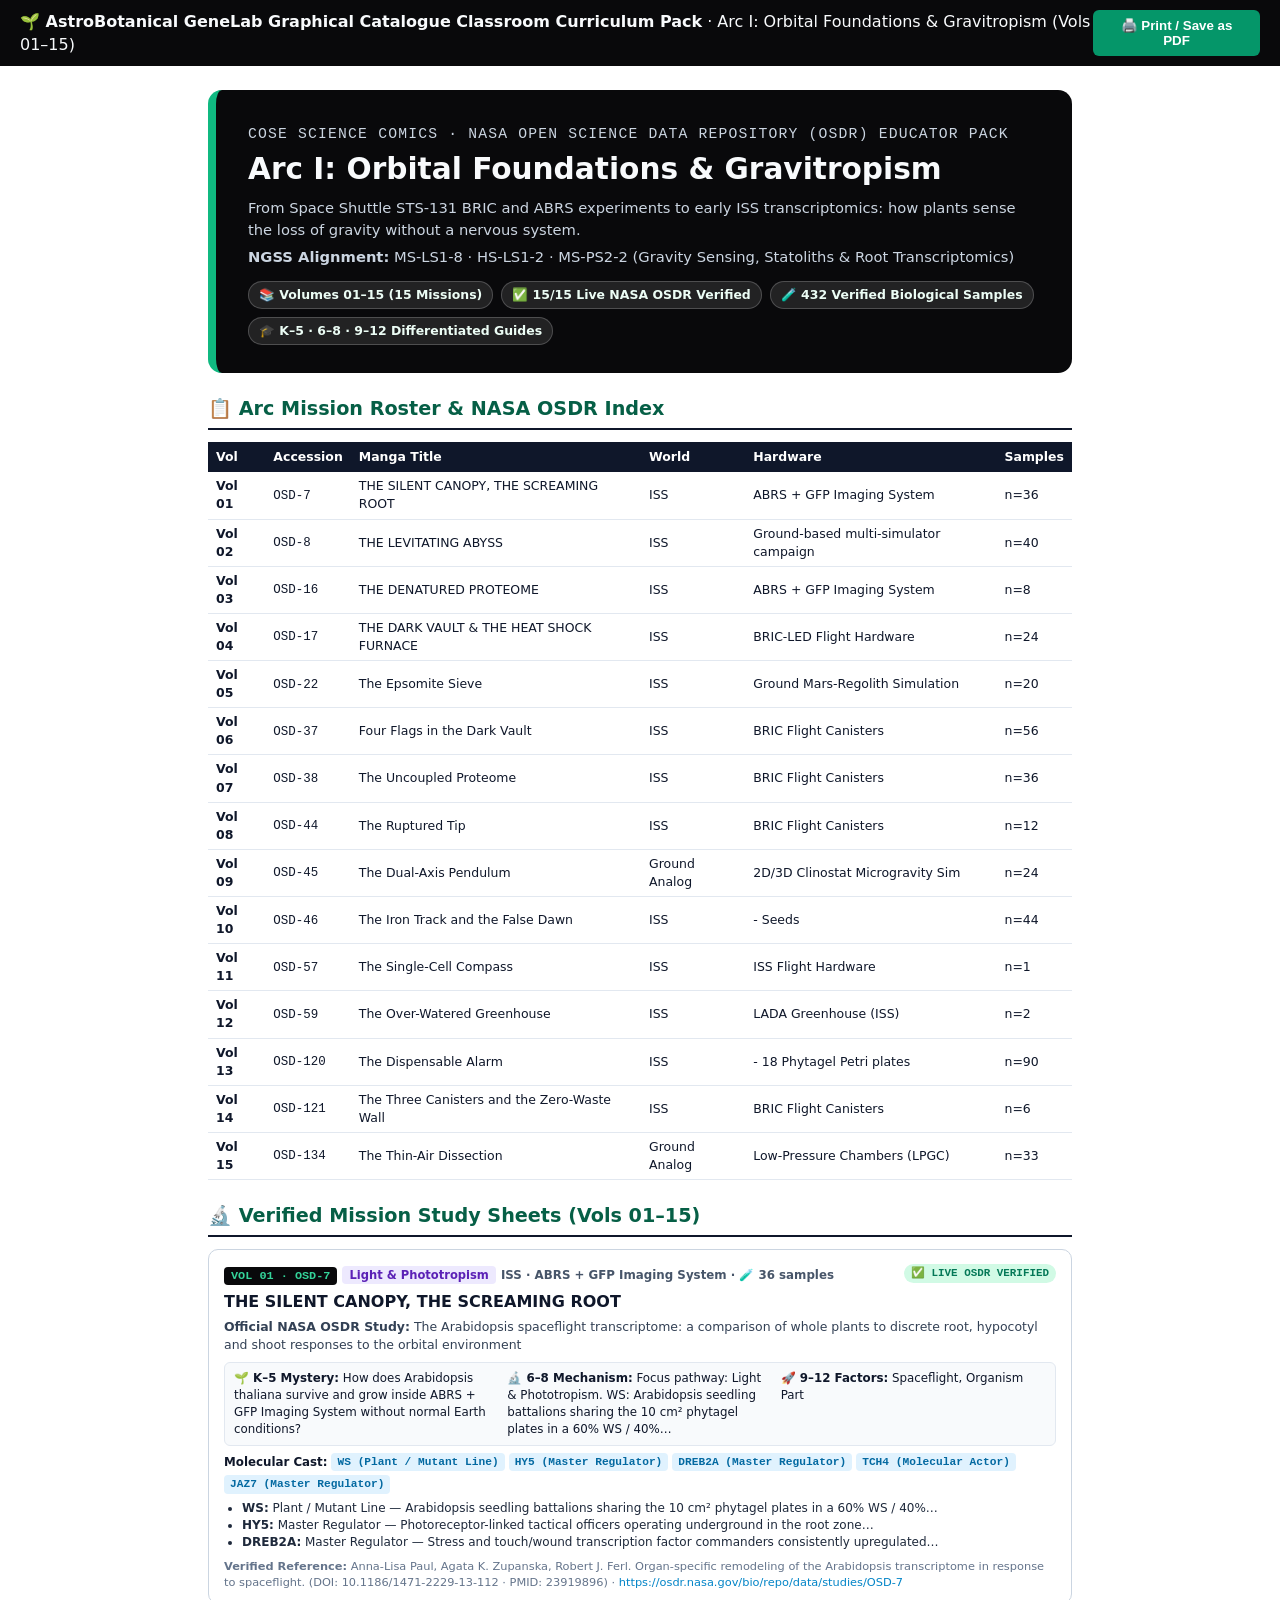
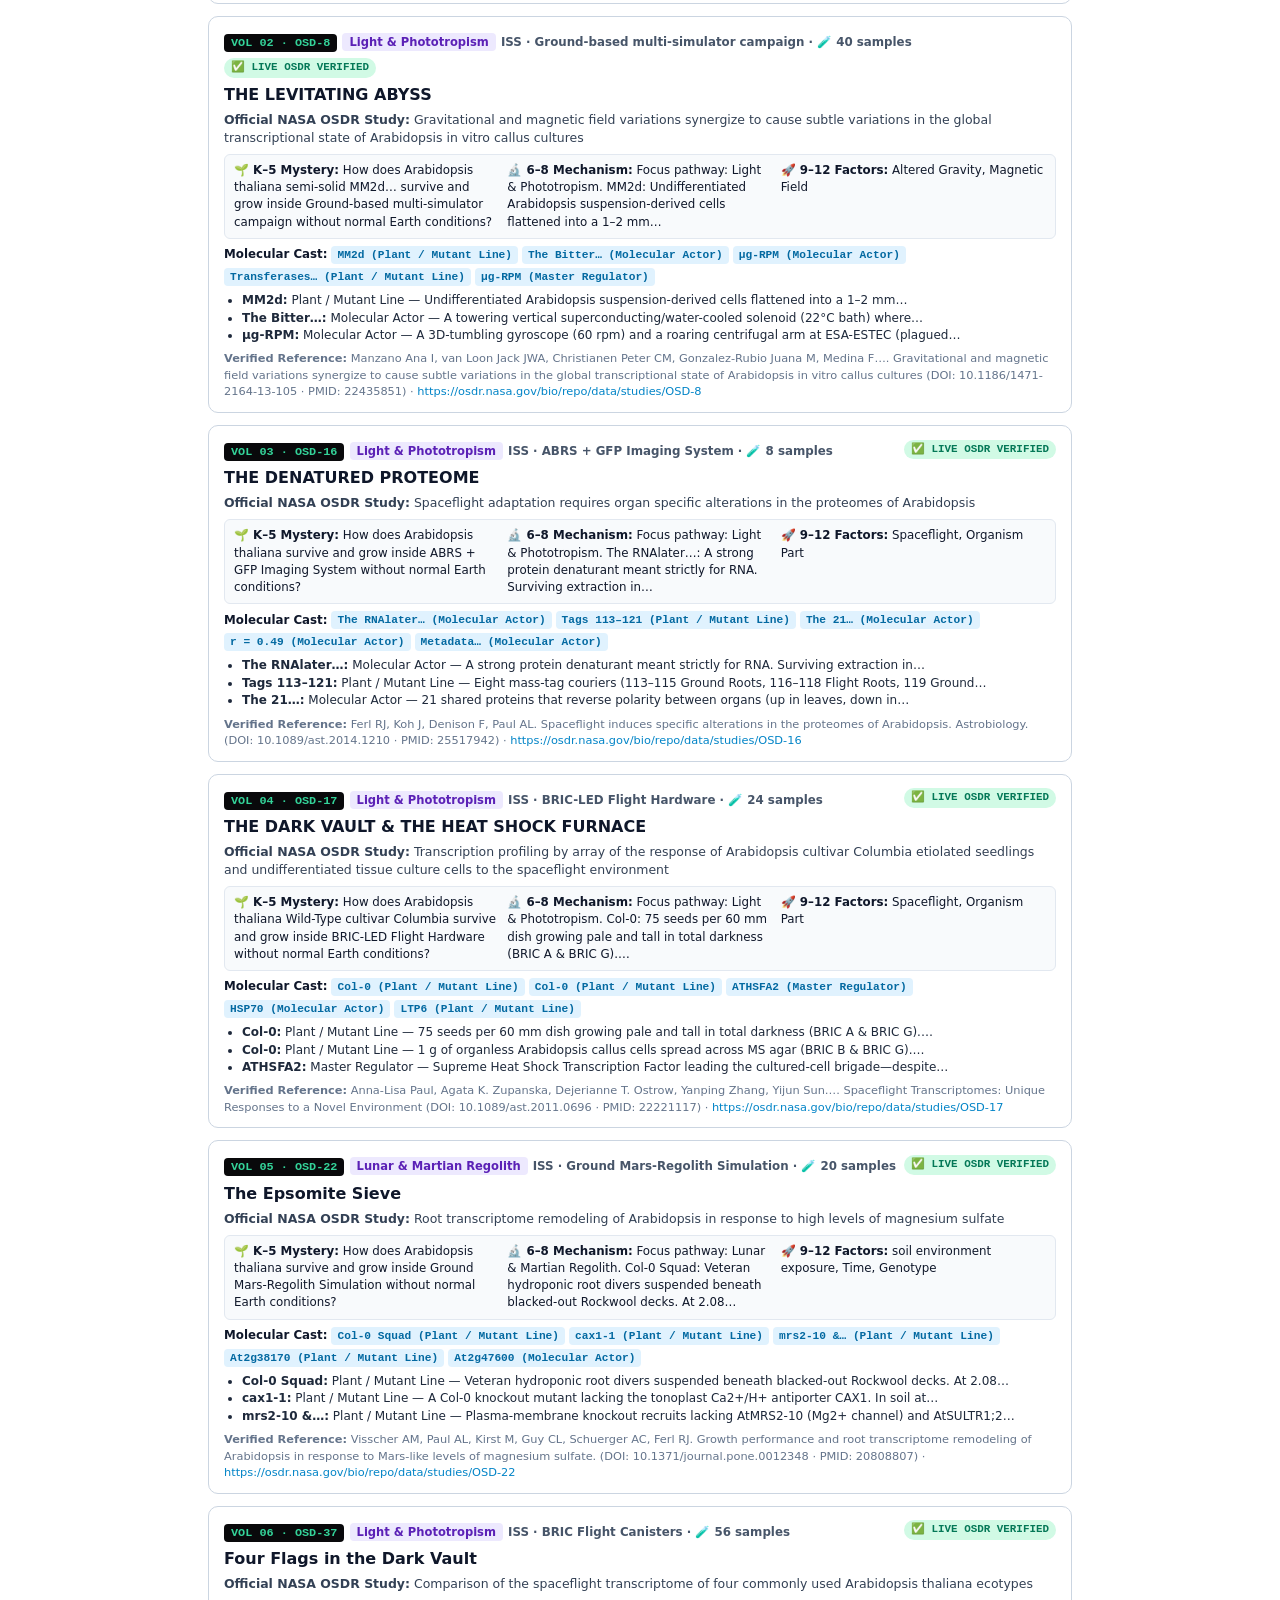
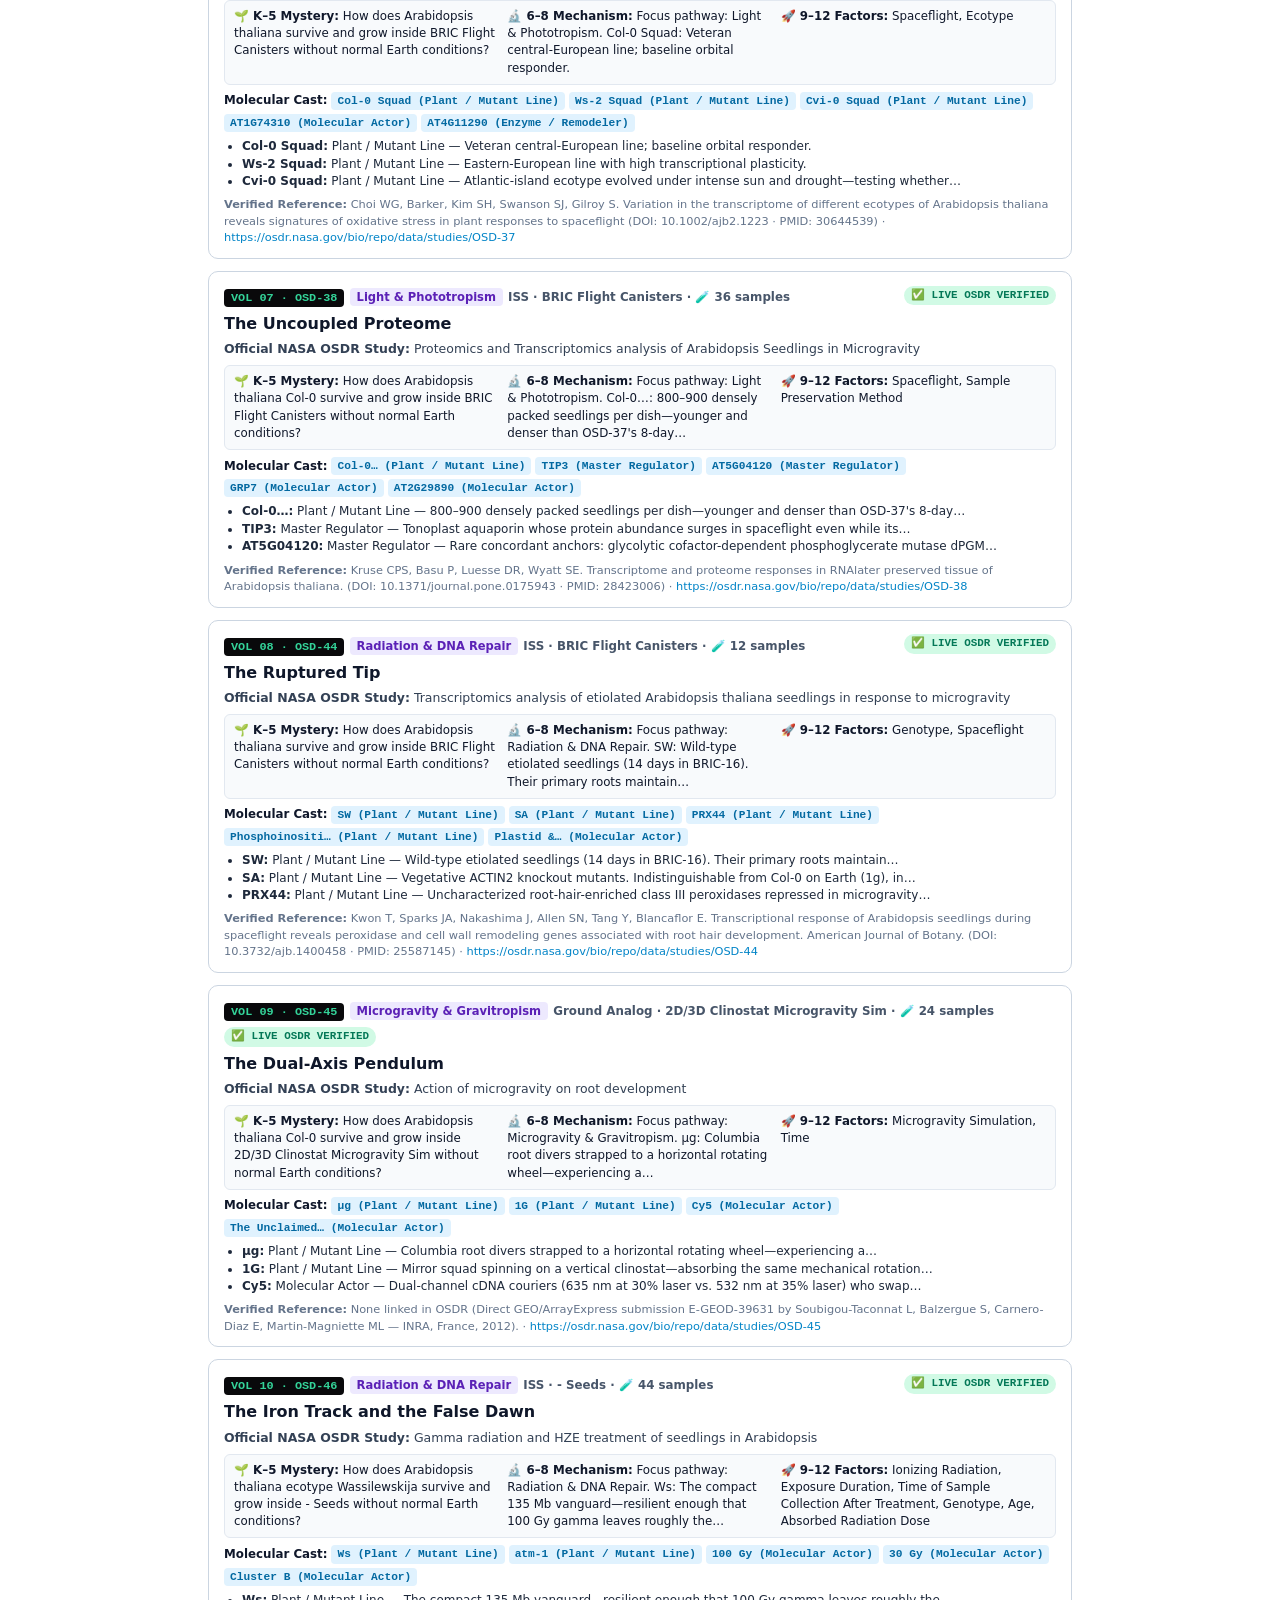
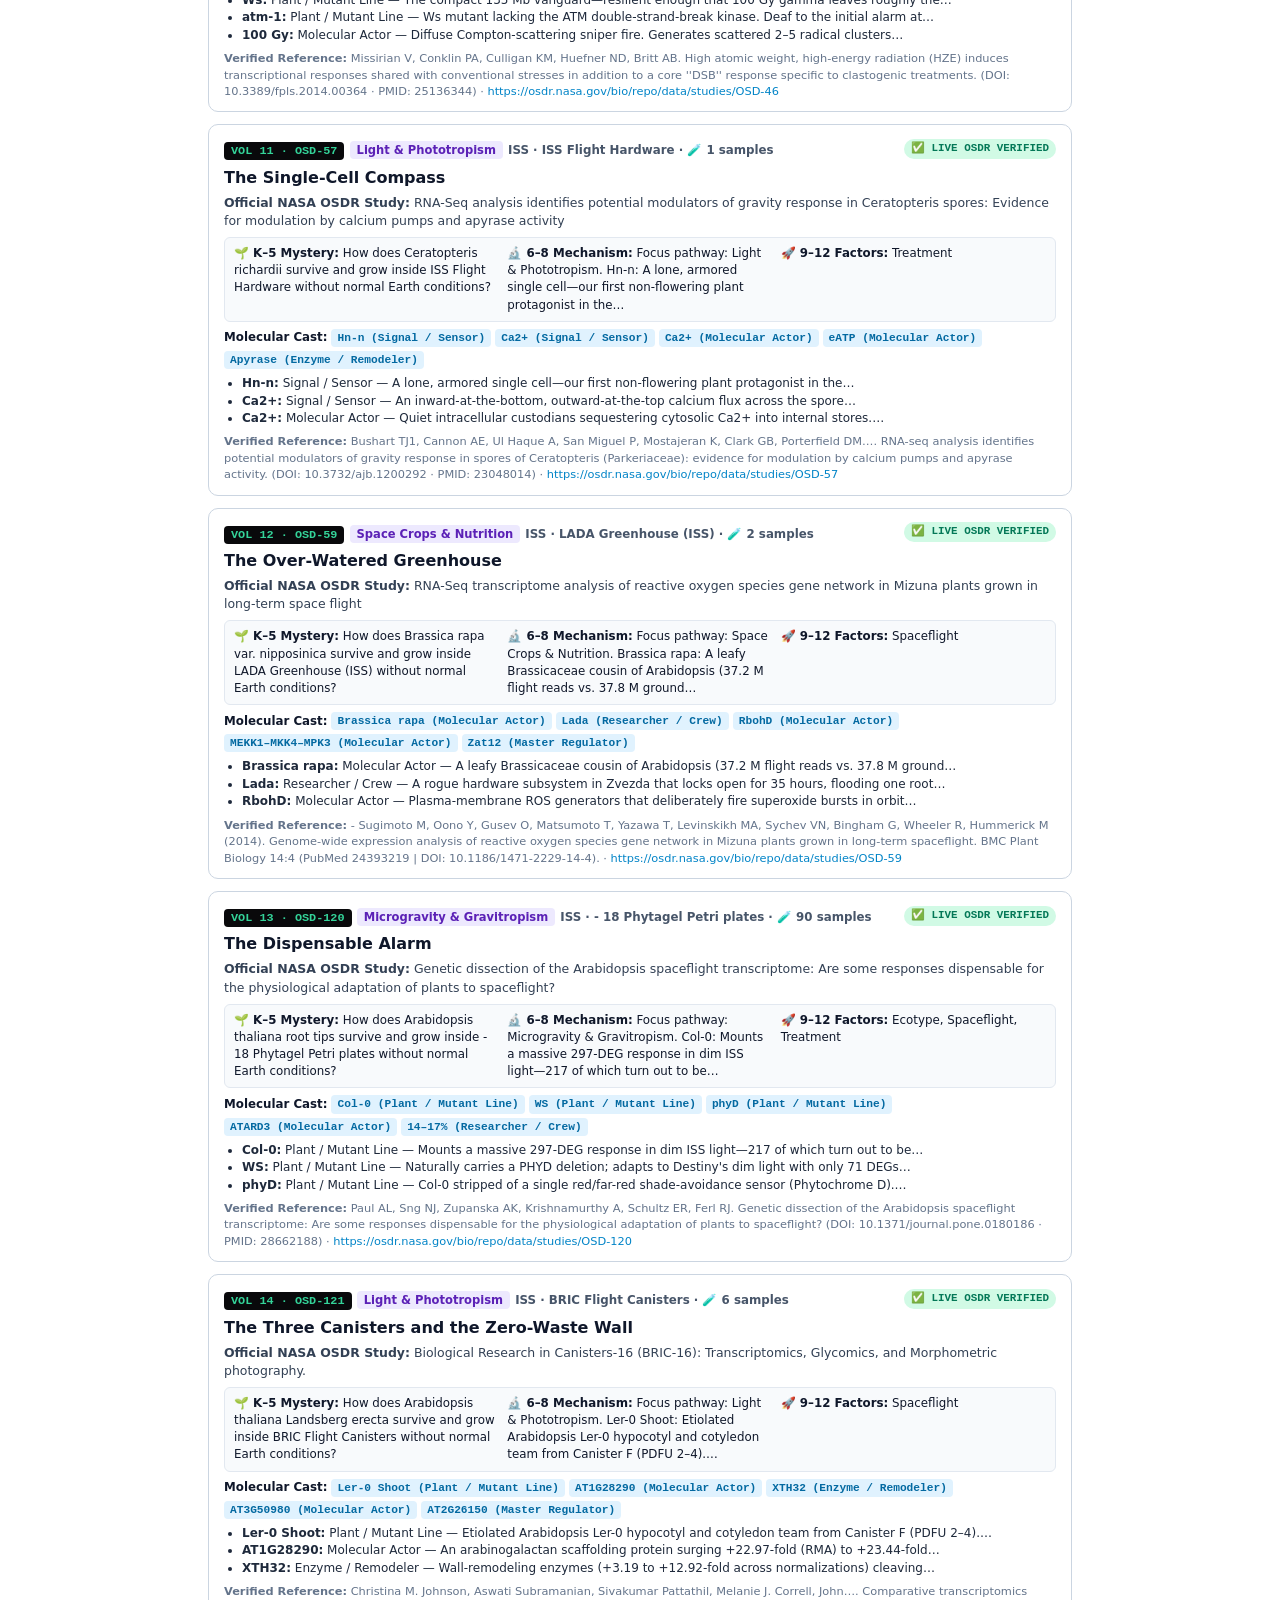
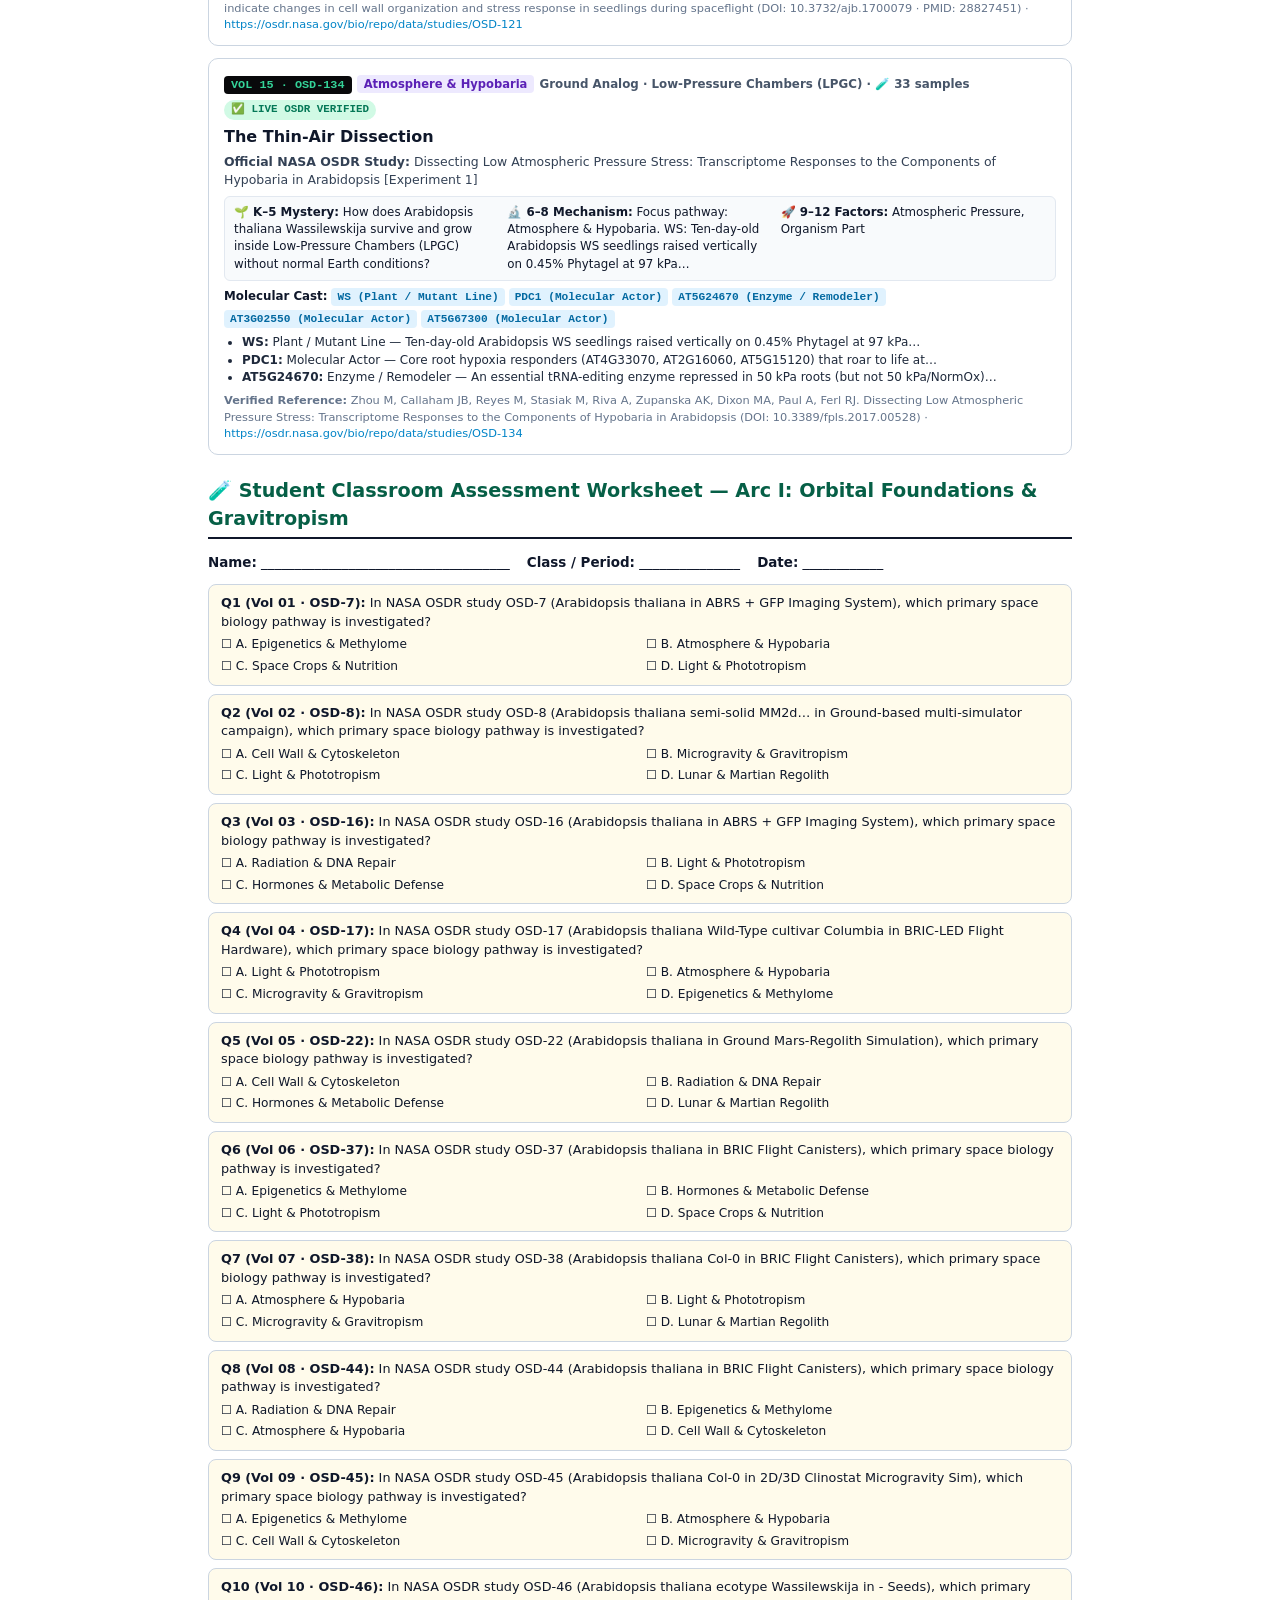
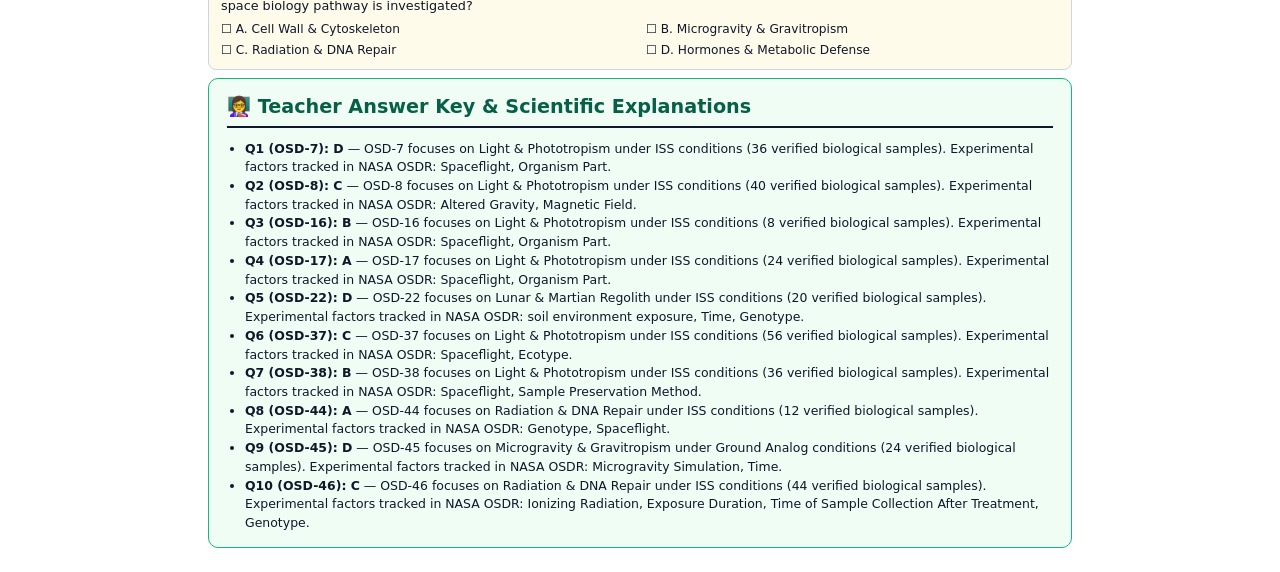
==== commit cd05a9b8: "Rename ASTRO-BOTANICA to AstroBotanical GeneLab Graphical Catalogue" ====
--- a/docs/astro-botanica/classroom_packs/AstroBotanica_Arc1_Foundations_Vols01-15.html
+++ b/docs/astro-botanica/classroom_packs/AstroBotanica_Arc1_Foundations_Vols01-15.html
@@ -2,7 +2,7 @@
 <html lang="en">
 <head>
   <meta charset="utf-8">
-  <title>ASTRO-BOTANICA Classroom Pack — Arc I: Orbital Foundations &amp; Gravitropism</title>
+  <title>AstroBotanical GeneLab Graphical Catalogue Classroom Pack — Arc I: Orbital Foundations &amp; Gravitropism</title>
   <style>
     @page { size: letter portrait; margin: 0.5in; }
     * { box-sizing: border-box; }
@@ -48,7 +48,7 @@
 </head>
 <body>
   <div class="toolbar">
-    <div><strong>🌱 ASTRO-BOTANICA Classroom Curriculum Pack</strong> · Arc I: Orbital Foundations &amp; Gravitropism (Vols 01–15)</div>
+    <div><strong>🌱 AstroBotanical GeneLab Graphical Catalogue Classroom Curriculum Pack</strong> · Arc I: Orbital Foundations &amp; Gravitropism (Vols 01–15)</div>
     <button class="btn-print" onclick="window.print()">🖨️ Print / Save as PDF</button>
   </div>
   <div class="wrap">
